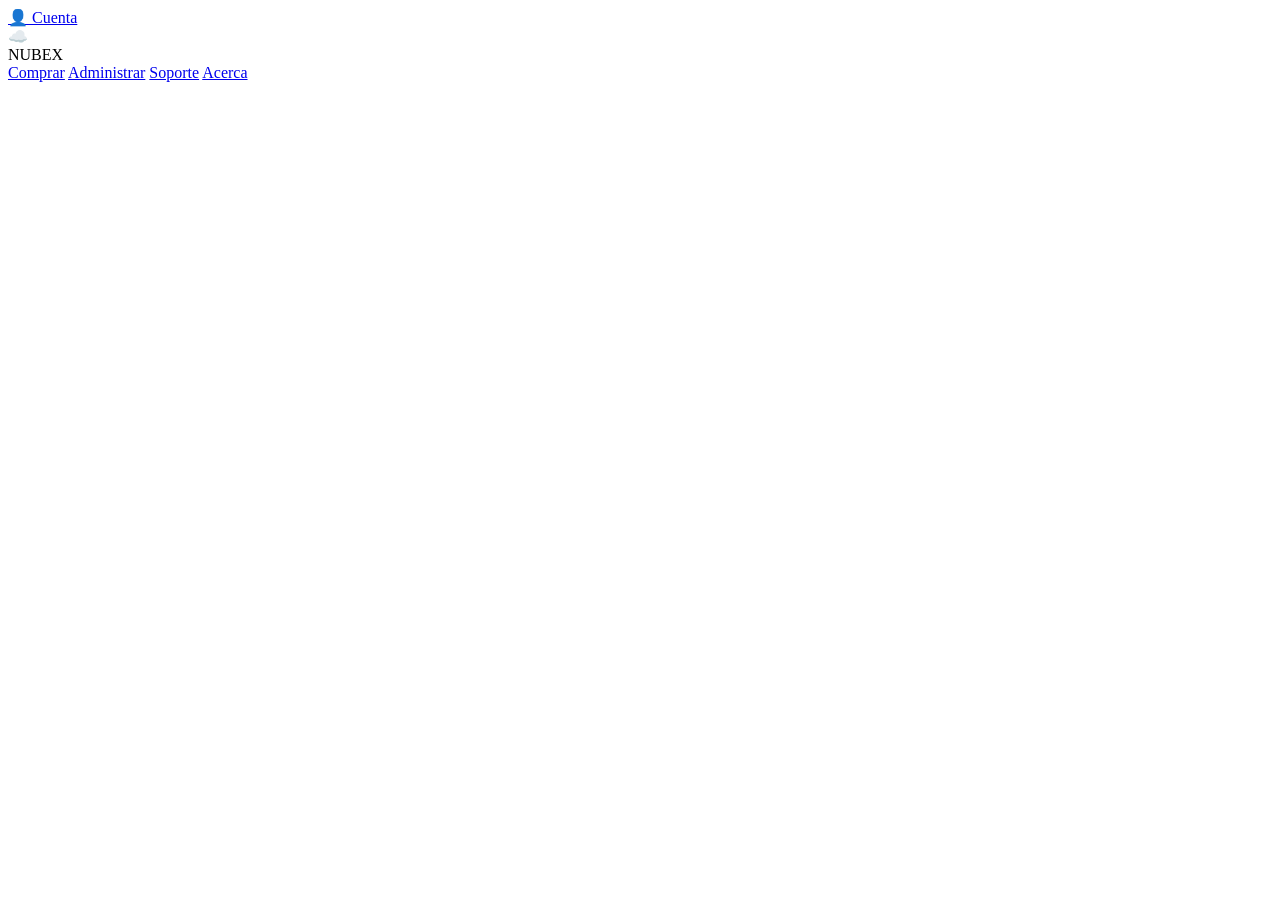
==== index.html @ 45a56618 "Add initial HTML structure for NUBEX page A" ====
<!DOCTYPE html>
<html lang="es">
<head>
  <meta charset="UTF-8">
  <title>NUBEX - Almacenamiento en la nube</title>
  <!-- Enlazamos la hoja de estilos compartida -->
  <link rel="stylesheet" href="estilos.css">
</head>
<body>

  <!-- Barra superior chica, solo con el icono de cuenta (como en el boceto) -->
  <div class="navbar">
    <div></div>
    <div></div>
    <a href="login.html" class="navbar-cuenta">
      <span class="icono-usuario">👤</span> Cuenta
    </a>
  </div>

  <!-- Contenido central: nube, titulo y botones -->
  <div class="inicio-contenedor">
    <div class="inicio-nube">☁️</div>
    <div class="inicio-titulo">NUBEX</div>

    <div class="inicio-botones">
      <a href="comprar.html" class="boton">Comprar</a>
      <a href="administrar.html" class="boton">Administrar</a>
      <a href="soporte.html" class="boton">Soporte</a>
      <a href="acerca.html" class="boton">Acerca</a>
    </div>
  </div>

  <!-- Enlazamos el archivo de logica compartido -->
  <script src="script.js"></script>
</body>
</html>
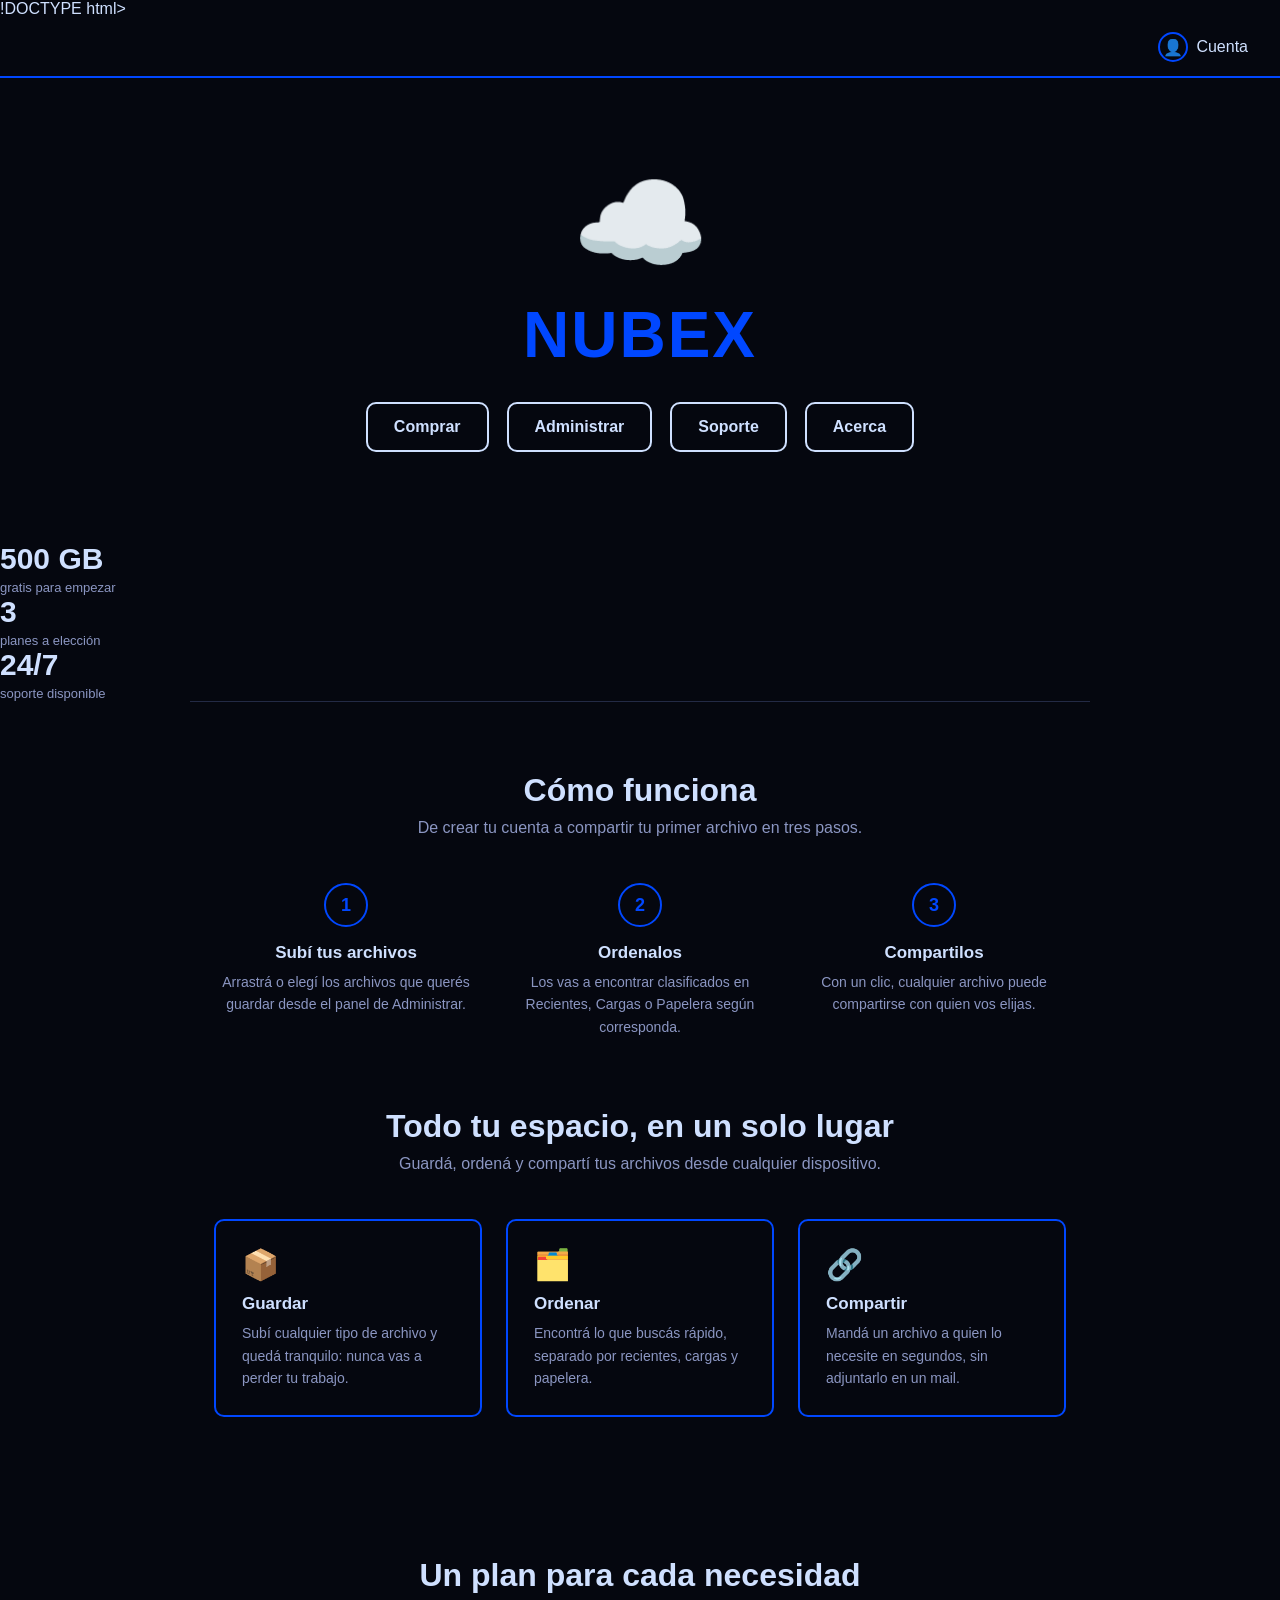
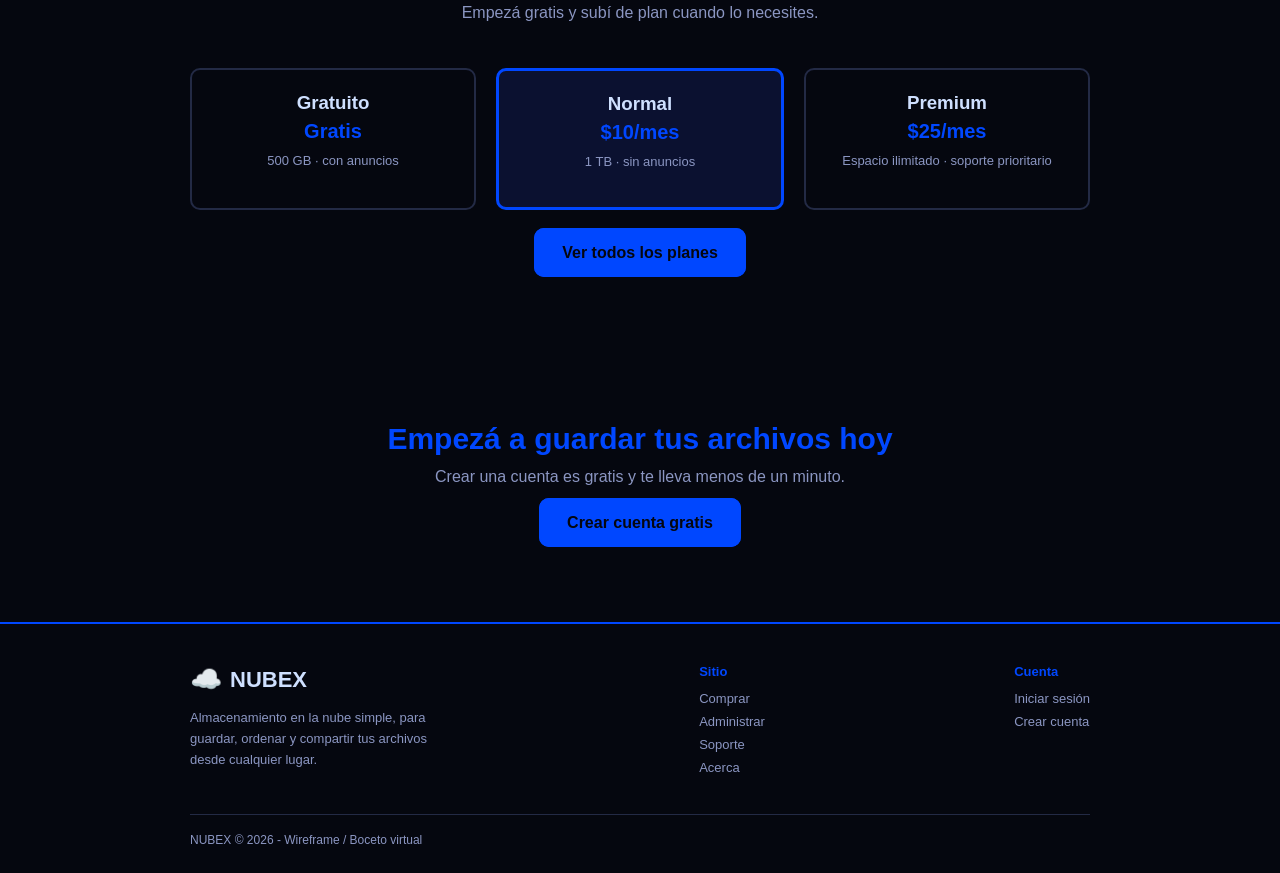
==== commit e430d74f: "Transform index.html into a complete landing page Converted index.html from a blank screen to a comp" ====
--- a/index.html
+++ b/index.html
@@ -1,4 +1,23 @@
-<!DOCTYPE html>
+!DOCTYPE html>
+<!-- ==========================================================
+     ⭐ CAMBIOS NUEVOS EN ESTA PAGINA (index.html)
+     ==========================================================
+     Convertí index.html de una pantalla vacía (nube + título +
+     4 botones) en una landing page completa. Se agregaron estas
+     secciones nuevas, en este orden, todas con las clases nuevas
+     que están al principio de estilos.css:
+
+       1. Franja de confianza  -> 3 datos chicos debajo del hero
+       2. Cómo funciona        -> 3 pasos numerados (es una secuencia
+                                   real: subir -> ordenar -> compartir)
+       3. Beneficios           -> 3 tarjetas (mismo texto que acerca.html)
+       4. Planes               -> resumen de los 3 planes de comprar.html
+       5. Llamado a la acción  -> franja de cierre antes del pie
+       6. Pie de página        -> version mas completa, con columnas
+
+     No toqué el hero original (nube + título + botones), ni la
+     navbar, ni ninguna otra página del sitio, ni script.js.
+     ========================================================== -->
 <html lang="es">
 <head>
   <meta charset="UTF-8">
@@ -17,16 +36,144 @@
     </a>
   </div>
 
-  <!-- Contenido central: nube, titulo y botones -->
+  <!-- Contenido central: nube, titulo y botones (hero original, sin cambios) -->
   <div class="inicio-contenedor">
     <div class="inicio-nube">☁️</div>
     <div class="inicio-titulo">NUBEX</div>
 
     <div class="inicio-botones">
-      <a href="comprar.html" class="boton">Comprar</a>
+      <a href="comprar.html" class="boton boton-primario">Comprar</a>
       <a href="administrar.html" class="boton">Administrar</a>
       <a href="soporte.html" class="boton">Soporte</a>
       <a href="acerca.html" class="boton">Acerca</a>
+    </div>
+  </div>
+
+  <!-- ⭐ NUEVO: franja de confianza con datos chicos -->
+  <div class="franja-confianza">
+    <div class="dato">
+      <span class="dato-numero">500 GB</span>
+      <span class="dato-etiqueta">gratis para empezar</span>
+    </div>
+    <div class="dato">
+      <span class="dato-numero">3</span>
+      <span class="dato-etiqueta">planes a elección</span>
+    </div>
+    <div class="dato">
+      <span class="dato-numero">24/7</span>
+      <span class="dato-etiqueta">soporte disponible</span>
+    </div>
+  </div>
+
+  <!-- ⭐ NUEVO: como funciona, en 3 pasos -->
+  <div class="seccion-landing">
+    <div class="seccion-landing-titulo">
+      <h2>Cómo funciona</h2>
+      <p>De crear tu cuenta a compartir tu primer archivo en tres pasos.</p>
+    </div>
+    <div class="pasos-contenedor">
+      <div class="paso">
+        <div class="paso-numero">1</div>
+        <h3>Subí tus archivos</h3>
+        <p>Arrastrá o elegí los archivos que querés guardar desde el panel de Administrar.</p>
+      </div>
+      <div class="paso">
+        <div class="paso-numero">2</div>
+        <h3>Ordenalos</h3>
+        <p>Los vas a encontrar clasificados en Recientes, Cargas o Papelera según corresponda.</p>
+      </div>
+      <div class="paso">
+        <div class="paso-numero">3</div>
+        <h3>Compartilos</h3>
+        <p>Con un clic, cualquier archivo puede compartirse con quien vos elijas.</p>
+      </div>
+    </div>
+  </div>
+
+  <!-- ⭐ NUEVO: beneficios (mismo contenido que la pagina Acerca) -->
+  <div class="seccion-landing" style="border-top:none; padding-top:0;">
+    <div class="seccion-landing-titulo">
+      <h2>Todo tu espacio, en un solo lugar</h2>
+      <p>Guardá, ordená y compartí tus archivos desde cualquier dispositivo.</p>
+    </div>
+    <div class="beneficios-contenedor">
+      <div class="beneficio-tarjeta">
+        <div class="beneficio-icono">📦</div>
+        <h3>Guardar</h3>
+        <p>Subí cualquier tipo de archivo y quedá tranquilo: nunca vas a perder tu trabajo.</p>
+      </div>
+      <div class="beneficio-tarjeta">
+        <div class="beneficio-icono">🗂️</div>
+        <h3>Ordenar</h3>
+        <p>Encontrá lo que buscás rápido, separado por recientes, cargas y papelera.</p>
+      </div>
+      <div class="beneficio-tarjeta">
+        <div class="beneficio-icono">🔗</div>
+        <h3>Compartir</h3>
+        <p>Mandá un archivo a quien lo necesite en segundos, sin adjuntarlo en un mail.</p>
+      </div>
+    </div>
+  </div>
+
+  <!-- ⭐ NUEVO: franja resumen de planes -->
+  <div class="franja-planes">
+    <div class="seccion-landing-titulo">
+      <h2>Un plan para cada necesidad</h2>
+      <p>Empezá gratis y subí de plan cuando lo necesites.</p>
+    </div>
+    <div class="franja-planes-tarjetas">
+      <div class="plan-mini">
+        <h3>Gratuito</h3>
+        <div class="plan-mini-precio">Gratis</div>
+        <div class="plan-mini-detalle">500 GB · con anuncios</div>
+      </div>
+      <div class="plan-mini destacado">
+        <h3>Normal</h3>
+        <div class="plan-mini-precio">$10/mes</div>
+        <div class="plan-mini-detalle">1 TB · sin anuncios</div>
+      </div>
+      <div class="plan-mini">
+        <h3>Premium</h3>
+        <div class="plan-mini-precio">$25/mes</div>
+        <div class="plan-mini-detalle">Espacio ilimitado · soporte prioritario</div>
+      </div>
+    </div>
+    <div class="franja-planes-cta">
+      <a href="comprar.html" class="boton boton-primario">Ver todos los planes</a>
+    </div>
+  </div>
+
+  <!-- ⭐ NUEVO: llamado a la accion final -->
+  <div class="cta-final">
+    <h2>Empezá a guardar tus archivos hoy</h2>
+    <p>Crear una cuenta es gratis y te lleva menos de un minuto.</p>
+    <a href="registro.html" class="boton boton-primario">Crear cuenta gratis</a>
+  </div>
+
+  <!-- ⭐ NUEVO: pie de pagina con columnas -->
+  <div class="pie-pagina-landing">
+    <div class="pie-pagina-landing-columnas">
+      <div class="pie-pagina-landing-marca">
+        <a href="index.html" class="navbar-logo">
+          <span class="icono-nube">☁️</span> NUBEX
+        </a>
+        <p>Almacenamiento en la nube simple, para guardar, ordenar y compartir tus archivos desde cualquier lugar.</p>
+      </div>
+      <div class="pie-pagina-landing-links">
+        <h4>Sitio</h4>
+        <a href="comprar.html">Comprar</a>
+        <a href="administrar.html">Administrar</a>
+        <a href="soporte.html">Soporte</a>
+        <a href="acerca.html">Acerca</a>
+      </div>
+      <div class="pie-pagina-landing-links">
+        <h4>Cuenta</h4>
+        <a href="login.html">Iniciar sesión</a>
+        <a href="registro.html">Crear cuenta</a>
+      </div>
+    </div>
+    <div class="pie-pagina-landing-copy">
+      NUBEX © 2026 - Wireframe / Boceto virtual
     </div>
   </div>
 
--- a/estilos.css
+++ b/estilos.css
@@ -0,0 +1,930 @@
+* ==========================================================
+   ESTILOS.CSS - Hoja de estilos de NUBEX
+   ==========================================================
+   Esta es la UNICA hoja de estilos, la usan todas las paginas.
+   Arriba de todo estan las VARIABLES DE COLOR: si querés
+   cambiar el color de fondo, de los bordes o de los botones
+   de TODO el sitio, solo tenés que cambiar los valores aca. */
+
+/* ==========================================================
+   ⭐⭐⭐ CAMBIOS NUEVOS (todo el sitio en azul y negro, sin blanco)
+   ==========================================================
+   Antes solo algunas secciones (navbar, hero, franja de planes,
+   pie de página) tenían fondo oscuro; el resto del sitio seguía
+   siendo blanco (tarjetas, formularios, panel de Administrar).
+
+   Ahora --color-fondo (la variable que define el fondo general
+   de TODAS las páginas) pasó de blanco a el mismo negro-azulado
+   que ya usaban esas secciones, así que se propaga solo a todo
+   el sitio: portada, comprar, administrar, login, registro, pago,
+   soporte y acerca.
+
+   Además:
+   - --color-borde ahora es azul (antes era casi negro), así que
+     todos los bordes tipo "boceto" (botones, tarjetas de planes,
+     tarjetas de archivos, el formulario) quedaron en azul.
+   - Los textos grises (#666/#777/#999) se reemplazaron por
+     --color-texto-mutado, un celeste apagado que se lee bien
+     sobre el fondo oscuro.
+   - Los campos de formulario (input/textarea/select) ahora tienen
+     fondo oscuro explícito, porque si no el navegador los pinta
+     blancos por defecto.
+   - El texto del botón primario es negro (no blanco) sobre fondo
+     azul, para no salirse de la paleta.
+   - Los mensajes de éxito/error ya no tienen fondo claro: ahora
+     son oscuros con el borde y el texto en verde/rojo.
+   ========================================================== */
+
+/* ==========================================================
+   ⭐⭐ CAMBIOS NUEVOS (tema azul y negro para todo el sitio)
+   ==========================================================
+   Le di una paleta azul/negro mas llamativa a TODO el sitio
+   (no solo a index.html), porque todas las paginas comparten
+   este mismo archivo de estilos. Los cambios fueron:
+
+   1) Variables de color en :root:
+      - --color-acento pasó de un celeste suave (#2f80ed) a un
+        azul mas fuerte y saturado (#0047FF).
+      - Se agregaron --color-oscuro (#05070f, casi negro con
+        tinte azul) y --color-texto-claro (para texto legible
+        arriba de fondos oscuros).
+      Como el resto del sitio ya usaba estas variables en
+      bordes, botones y barras, el cambio se propaga solo a
+      todas las paginas.
+
+   2) Secciones puntuales que pasé a fondo oscuro (negro) con
+      detalles en azul, para que el contraste sea mas fuerte:
+      - .navbar (la barra de arriba, en TODAS las paginas)
+      - .inicio-contenedor (el "hero" de la portada)
+      - .franja-planes y .cta-final (en la landing)
+      - .pie-pagina-landing (el pie de página nuevo)
+
+   3) Los botones primarios (.boton-primario) ahora son azules
+      en vez de negros, para que resalten como llamado a la
+      accion en todo el sitio (comprar, pagar, crear cuenta, etc).
+
+   Cada cambio puntual está marcado en el lugar donde ocurre
+   con un comentario "⭐ AZUL/NEGRO".
+   ========================================================== */
+
+/* ==========================================================
+   ⭐ CAMBIOS NUEVOS (landing page de index.html)
+   ==========================================================
+   Todo lo que sigue en este bloque son clases NUEVAS que
+   agregué para convertir index.html en una landing page
+   completa (antes solo tenía la nube, el título y 4 botones).
+   Reutilizan las mismas variables de color y el mismo estilo
+   "boceto" (bordes finos, esquinas redondeadas) que ya tenía
+   el resto del sitio, no inventé una paleta nueva.
+
+   Secciones que se agregaron a index.html:
+   1) .franja-confianza      -> mini estadísticas debajo del hero
+   2) .seccion-landing       -> contenedor genérico con título + bajada
+   3) .pasos-contenedor      -> "Cómo funciona" en 3 pasos numerados
+   4) .beneficios-contenedor -> 3 tarjetas (Guardar / Ordenar / Compartir)
+   5) .franja-planes         -> resumen chico de los 3 planes + botón
+   6) .cta-final             -> franja de cierre con llamado a la acción
+   7) .pie-pagina-landing    -> pie de página con columnas de links
+   ========================================================== */
+
+.franja-confianza {
+  display: flex;
+  justify-content: center;
+  gap: 60px;
+  flex-wrap: wrap;
+  padding: 0 20px 60px 20px;
+  text-align: center;
+}
+
+.franja-confianza .dato {
+  display: flex;
+  flex-direction: column;
+}
+
+.franja-confianza .dato-numero {
+  font-size: 30px;
+  font-weight: 900;
+}
+
+.franja-confianza .dato-etiqueta {
+  font-size: 13px;
+  color: var(--color-texto-mutado);
+  margin-top: 4px;
+}
+
+.seccion-landing {
+  max-width: 900px;
+  margin: 0 auto;
+  padding: 70px 24px;
+  border-top: 1px solid var(--color-gris-linea);
+}
+
+.seccion-landing-titulo {
+  text-align: center;
+  margin-bottom: 46px;
+}
+
+.seccion-landing-titulo h2 {
+  font-size: 32px;
+  margin: 0 0 10px 0;
+}
+
+.seccion-landing-titulo p {
+  color: var(--color-texto-mutado);
+  margin: 0;
+}
+
+/* --- Cómo funciona: pasos numerados (es una secuencia real, 1-2-3) --- */
+.pasos-contenedor {
+  display: flex;
+  gap: 30px;
+  flex-wrap: wrap;
+  justify-content: center;
+}
+
+.paso {
+  flex: 1;
+  min-width: 220px;
+  text-align: center;
+}
+
+/* ⭐ AZUL/NEGRO: circulo de cada paso en azul llamativo */
+.paso-numero {
+  width: 44px;
+  height: 44px;
+  margin: 0 auto 16px auto;
+  border: var(--grosor-borde) solid var(--color-acento);
+  color: var(--color-acento);
+  border-radius: 50%;
+  display: flex;
+  align-items: center;
+  justify-content: center;
+  font-weight: bold;
+  font-size: 18px;
+}
+
+.paso h3 {
+  margin: 0 0 8px 0;
+  font-size: 17px;
+}
+
+.paso p {
+  color: var(--color-texto-mutado);
+  font-size: 14px;
+  line-height: 1.6;
+  margin: 0;
+}
+
+/* --- Beneficios: 3 tarjetas parejas --- */
+.beneficios-contenedor {
+  display: flex;
+  gap: 24px;
+  flex-wrap: wrap;
+  justify-content: center;
+}
+
+.beneficio-tarjeta {
+  flex: 1;
+  min-width: 230px;
+  border: var(--grosor-borde) solid var(--color-borde);
+  border-radius: var(--radio-borde);
+  padding: 26px;
+}
+
+.beneficio-tarjeta .beneficio-icono {
+  font-size: 30px;
+  margin-bottom: 12px;
+}
+
+.beneficio-tarjeta h3 {
+  margin: 0 0 8px 0;
+  font-size: 17px;
+}
+
+.beneficio-tarjeta p {
+  color: var(--color-texto-mutado);
+  font-size: 14px;
+  line-height: 1.6;
+  margin: 0;
+}
+
+/* --- Franja de planes: version resumida de comprar.html ---
+   ⭐ AZUL/NEGRO: fondo oscuro para que contraste con el resto */
+.franja-planes {
+  background-color: var(--color-oscuro);
+  color: var(--color-texto-claro);
+  padding: 70px 24px;
+}
+
+.franja-planes .seccion-landing-titulo p {
+  color: var(--color-texto-mutado);
+}
+
+.franja-planes-tarjetas {
+  max-width: 900px;
+  margin: 0 auto;
+  display: flex;
+  gap: 20px;
+  flex-wrap: wrap;
+  justify-content: center;
+}
+
+.plan-mini {
+  background-color: var(--color-oscuro);
+  flex: 1;
+  min-width: 220px;
+  border: var(--grosor-borde) solid var(--color-gris-linea);
+  border-radius: var(--radio-borde);
+  padding: 22px;
+  text-align: center;
+  color: var(--color-texto-claro);
+}
+
+.plan-mini.destacado {
+  border-color: var(--color-acento);
+  border-width: 3px;
+  background-color: #0b1130;
+}
+
+.plan-mini h3 {
+  margin: 0 0 6px 0;
+}
+
+.plan-mini .plan-mini-precio {
+  font-weight: bold;
+  font-size: 20px;
+  margin-bottom: 10px;
+  color: var(--color-acento); /* ⭐ AZUL/NEGRO */
+}
+
+.plan-mini .plan-mini-detalle {
+  color: var(--color-texto-mutado);
+  font-size: 13px;
+  margin-bottom: 16px;
+}
+
+.franja-planes-cta {
+  text-align: center;
+  margin-top: 34px;
+}
+
+/* --- Cierre con llamado a la accion ---
+   ⭐ AZUL/NEGRO: fondo negro, titulo en azul */
+.cta-final {
+  text-align: center;
+  padding: 90px 24px;
+  background-color: var(--color-oscuro);
+  color: var(--color-texto-claro);
+}
+
+.cta-final h2 {
+  font-size: 30px;
+  margin: 0 0 12px 0;
+  color: var(--color-acento);
+}
+
+.cta-final p {
+  color: var(--color-texto-mutado);
+  margin: 0 0 28px 0;
+}
+
+/* --- Pie de pagina de la landing (mas completo que .pie-pagina) ---
+   ⭐ AZUL/NEGRO: pie de pagina oscuro, en linea con navbar y hero */
+.pie-pagina-landing {
+  background-color: var(--color-oscuro);
+  color: var(--color-texto-claro);
+  border-top: 2px solid var(--color-acento);
+  padding: 40px 32px 26px 32px;
+}
+
+.pie-pagina-landing .navbar-logo {
+  color: var(--color-texto-claro);
+}
+
+.pie-pagina-landing-columnas {
+  max-width: 900px;
+  margin: 0 auto;
+  display: flex;
+  gap: 40px;
+  flex-wrap: wrap;
+  justify-content: space-between;
+}
+
+.pie-pagina-landing-marca {
+  max-width: 260px;
+}
+
+.pie-pagina-landing-marca .navbar-logo {
+  margin-bottom: 10px;
+}
+
+.pie-pagina-landing-marca p {
+  color: var(--color-texto-mutado);
+  font-size: 13px;
+  line-height: 1.6;
+}
+
+.pie-pagina-landing-links h4 {
+  font-size: 13px;
+  margin: 0 0 12px 0;
+  color: var(--color-acento);
+}
+
+.pie-pagina-landing-links a {
+  display: block;
+  font-size: 13px;
+  color: var(--color-texto-mutado);
+  margin-bottom: 8px;
+}
+
+.pie-pagina-landing-links a:hover {
+  color: var(--color-acento);
+}
+
+.pie-pagina-landing-copy {
+  max-width: 900px;
+  margin: 30px auto 0 auto;
+  padding-top: 18px;
+  border-top: 1px solid var(--color-gris-linea);
+  font-size: 12px;
+  color: var(--color-texto-mutado);
+}
+
+@media (max-width: 700px) {
+  .pasos-contenedor,
+  .beneficios-contenedor {
+    flex-direction: column;
+  }
+}
+/* ================== FIN DE CAMBIOS NUEVOS ================== */
+
+:root {
+  /* --- Paleta de colores (variables CSS) ---
+     ⭐⭐ AZUL/NEGRO TOTAL: ahora TODO el sitio usa esta misma paleta
+     de azul y negro. --color-fondo ya no es blanco, es el mismo
+     negro-azulado que antes solo usaban la navbar y el hero, asi
+     que se propaga automáticamente a cada página y cada componente
+     que use estas variables. */
+  --color-fondo: #05070f;          /* Fondo general de las paginas (antes blanco) */
+  --color-texto: #cfe0ff;          /* Texto principal, celeste claro (antes casi negro) */
+  --color-borde: var(--color-acento); /* Bordes tipo "boceto", ahora en azul (antes negro) */
+  --color-gris-suave: #0b0e1c;     /* Panel/franja un poco mas clara que el fondo, sigue siendo oscura */
+  --color-gris-linea: #232a45;     /* Lineas divisorias, azul oscuro visible sobre el fondo negro */
+  --color-acento: #0047ff;         /* Azul fuerte y llamativo */
+  --color-texto-mutado: #8b96c2;   /* Texto secundario/gris claro con tinte azul (reemplaza los grises #666/#777/#999) */
+  --color-exito: #2ecc71;          /* Verde para mensajes de exito (aclarado para verse sobre fondo oscuro) */
+  --color-error: #ff5c4d;          /* Rojo para mensajes de error (aclarado para verse sobre fondo oscuro) */
+
+  /* Fondo oscuro y texto claro reutilizados en secciones puntuales
+     (ahora son iguales al fondo general, pero se dejan las
+     variables para no romper nada que las referencie) */
+  --color-oscuro: #05070f;
+  --color-texto-claro: #cfe0ff;
+
+  /* --- Tipografia --- */
+  --fuente-principal: 'Segoe UI', Arial, sans-serif;
+
+  /* --- Bordes y espaciados reutilizables --- */
+  --radio-borde: 10px;
+  --grosor-borde: 2px;
+}
+
+/* Reset simple: hace que padding y border no sumen al tamaño total */
+* {
+  box-sizing: border-box;
+}
+
+body {
+  margin: 0;
+  font-family: var(--fuente-principal);
+  background-color: var(--color-fondo);
+  color: var(--color-texto);
+}
+
+a {
+  color: inherit;
+  text-decoration: none;
+}
+
+/* ==========================================================
+   BARRA DE NAVEGACION SUPERIOR (se repite en varias paginas)
+   ========================================================== */
+/* ⭐ AZUL/NEGRO: la navbar ahora es de fondo negro-azulado en TODAS
+   las paginas, con el texto en claro y el link activo en azul */
+.navbar {
+  display: flex;
+  align-items: center;
+  justify-content: space-between;
+  padding: 14px 32px;
+  background-color: var(--color-oscuro);
+  color: var(--color-texto-claro);
+  border-bottom: var(--grosor-borde) solid var(--color-acento);
+}
+
+.navbar-logo {
+  display: flex;
+  align-items: center;
+  gap: 8px;
+  font-size: 22px;
+  font-weight: bold;
+  color: var(--color-texto-claro);
+}
+
+.navbar-logo .icono-nube {
+  font-size: 26px;
+}
+
+.navbar-links {
+  display: flex;
+  gap: 32px;
+  font-size: 16px;
+}
+
+.navbar-links a {
+  color: var(--color-texto-claro);
+  opacity: 0.75;
+}
+
+.navbar-links a:hover {
+  opacity: 1;
+}
+
+.navbar-links a.activo {
+  font-weight: bold;
+  text-decoration: underline;
+  text-decoration-color: var(--color-acento);
+  color: var(--color-acento);
+  opacity: 1;
+}
+
+.navbar-cuenta {
+  display: flex;
+  align-items: center;
+  gap: 8px;
+  font-size: 16px;
+  color: var(--color-texto-claro);
+}
+
+.navbar-cuenta .icono-usuario {
+  border: var(--grosor-borde) solid var(--color-acento);
+  color: var(--color-acento);
+  border-radius: 50%;
+  width: 30px;
+  height: 30px;
+  display: flex;
+  align-items: center;
+  justify-content: center;
+}
+
+/* ==========================================================
+   PAGINA DE INICIO (index.html)
+   ========================================================== */
+/* ⭐ AZUL/NEGRO: hero de la portada con fondo negro-azulado */
+.inicio-contenedor {
+  display: flex;
+  flex-direction: column;
+  align-items: center;
+  justify-content: center;
+  text-align: center;
+  padding: 90px 20px;
+  background-color: var(--color-oscuro);
+  color: var(--color-texto-claro);
+}
+
+.inicio-contenedor .boton {
+  background-color: transparent;
+  color: var(--color-texto-claro);
+  border-color: var(--color-texto-claro);
+}
+
+.inicio-contenedor .boton:hover {
+  background-color: rgba(242, 244, 255, 0.1);
+}
+
+.inicio-nube {
+  font-size: 110px;
+  line-height: 1;
+  margin-bottom: 10px;
+}
+
+.inicio-titulo {
+  font-size: 64px;
+  font-weight: 900;
+  letter-spacing: 2px;
+  margin: 10px 0 30px 0;
+  color: var(--color-acento); /* ⭐ AZUL/NEGRO: titulo en azul sobre el fondo oscuro */
+}
+
+.inicio-botones {
+  display: flex;
+  gap: 18px;
+  flex-wrap: wrap;
+  justify-content: center;
+}
+
+/* ==========================================================
+   BOTONES Y TARJETAS (estilo "boceto": bordes redondeados finos)
+   ========================================================== */
+.boton {
+  border: var(--grosor-borde) solid var(--color-borde);
+  border-radius: var(--radio-borde);
+  background-color: var(--color-fondo);
+  color: var(--color-texto);
+  padding: 14px 26px;
+  font-size: 16px;
+  font-weight: bold;
+  cursor: pointer;
+  font-family: var(--fuente-principal);
+}
+
+.boton:hover {
+  background-color: var(--color-gris-suave);
+}
+
+/* ⭐ AZUL/NEGRO: los botones primarios ahora son azules en todo el sitio
+   (antes eran negros), para que destaquen como llamado a la accion.
+   El texto es negro (no blanco) para no salirse de la paleta azul/negro. */
+.boton-primario {
+  background-color: var(--color-acento);
+  color: var(--color-oscuro);
+  border-color: var(--color-acento);
+  font-weight: 900;
+}
+
+.boton-primario:hover {
+  opacity: 0.85;
+}
+
+.boton-chico {
+  padding: 8px 14px;
+  font-size: 13px;
+  border-radius: 6px;
+}
+
+/* ==========================================================
+   PAGINA "COMPRAR" - tarjetas de planes
+   ========================================================== */
+.planes-contenedor {
+  display: flex;
+  gap: 24px;
+  justify-content: center;
+  flex-wrap: wrap;
+  padding: 50px 30px;
+}
+
+.plan-tarjeta {
+  border: var(--grosor-borde) solid var(--color-borde);
+  border-radius: var(--radio-borde);
+  width: 280px;
+  padding: 26px;
+  display: flex;
+  flex-direction: column;
+}
+
+.plan-tarjeta h2 {
+  text-align: center;
+  margin-top: 0;
+}
+
+.plan-tarjeta hr {
+  border: none;
+  border-top: 1px solid var(--color-gris-linea);
+  margin: 10px 0 16px 0;
+}
+
+.plan-tarjeta ul {
+  list-style: none;
+  padding: 0;
+  margin: 0 0 30px 0;
+  flex-grow: 1;
+}
+
+.plan-tarjeta li {
+  margin-bottom: 12px;
+  padding-left: 16px;
+  position: relative;
+}
+
+.plan-tarjeta li::before {
+  content: "○";
+  position: absolute;
+  left: 0;
+}
+
+.plan-precio {
+  text-align: center;
+  font-weight: bold;
+  font-size: 18px;
+  border-top: 1px solid var(--color-gris-linea);
+  padding-top: 16px;
+}
+
+.plan-tarjeta.seleccionado {
+  border-color: var(--color-acento);
+  border-width: 3px;
+}
+
+.pie-pagina {
+  text-align: left;
+  padding: 10px 30px;
+  border-top: 1px solid var(--color-gris-linea);
+  font-size: 13px;
+  color: var(--color-texto-mutado);
+}
+
+/* ==========================================================
+   PAGINA "ADMINISTRAR" - panel de archivos
+   ========================================================== */
+.layout-admin {
+  display: flex;
+}
+
+.menu-lateral {
+  width: 250px;
+  border-right: var(--grosor-borde) solid var(--color-gris-linea);
+  padding: 20px 0;
+  min-height: 80vh;
+}
+
+.menu-lateral-titulo {
+  display: flex;
+  align-items: center;
+  gap: 10px;
+  padding: 0 20px 20px 20px;
+  font-weight: bold;
+  font-size: 17px;
+}
+
+.menu-item {
+  display: flex;
+  align-items: center;
+  gap: 12px;
+  padding: 12px 20px;
+  cursor: pointer;
+  font-size: 15px;
+}
+
+.menu-item .punto {
+  width: 10px;
+  height: 10px;
+  border: var(--grosor-borde) solid var(--color-borde);
+  border-radius: 50%;
+  flex-shrink: 0;
+}
+
+/* ⭐ AZUL/NEGRO: item activo del menu lateral en azul */
+.menu-item.activo {
+  border: var(--grosor-borde) solid var(--color-acento);
+  border-radius: 20px;
+  margin: 0 10px;
+  font-weight: bold;
+  color: var(--color-acento);
+}
+
+.menu-item.activo .punto {
+  background-color: var(--color-acento);
+  border-color: var(--color-acento);
+}
+
+.contenido-admin {
+  flex-grow: 1;
+  padding: 30px 40px;
+}
+
+.contenido-admin h1 {
+  border-bottom: 1px solid var(--color-gris-linea);
+  padding-bottom: 16px;
+}
+
+.zona-subida {
+  border: 2px dashed var(--color-gris-linea);
+  border-radius: var(--radio-borde);
+  padding: 24px;
+  text-align: center;
+  margin-bottom: 24px;
+  color: var(--color-texto-mutado);
+}
+
+.fila-archivos {
+  display: flex;
+  flex-wrap: wrap;
+  gap: 24px;
+}
+
+.archivo-tarjeta {
+  width: 150px;
+  border: var(--grosor-borde) solid var(--color-borde);
+  border-radius: var(--radio-borde);
+  padding: 14px;
+  text-align: center;
+  position: relative;
+}
+
+.archivo-tarjeta .archivo-icono {
+  font-size: 40px;
+  margin-bottom: 6px;
+}
+
+.archivo-tarjeta .archivo-tipo {
+  font-weight: bold;
+}
+
+.archivo-tarjeta .archivo-nombre {
+  font-size: 12px;
+  border-top: 1px solid var(--color-gris-linea);
+  margin-top: 10px;
+  padding-top: 6px;
+  overflow: hidden;
+  text-overflow: ellipsis;
+  white-space: nowrap;
+}
+
+.archivo-acciones {
+  display: flex;
+  justify-content: center;
+  gap: 6px;
+  margin-top: 8px;
+}
+
+.barra-espacio-contenedor {
+  background-color: var(--color-gris-suave);
+  border: 1px solid var(--color-gris-linea);
+  border-radius: 20px;
+  height: 18px;
+  width: 100%;
+  max-width: 400px;
+  overflow: hidden;
+  margin: 10px 0;
+}
+
+.barra-espacio-relleno {
+  background-color: var(--color-acento);
+  height: 100%;
+}
+
+/* ==========================================================
+   FORMULARIOS (login, registro, pago, soporte)
+   ========================================================== */
+.formulario-contenedor {
+  max-width: 420px;
+  margin: 50px auto;
+  padding: 30px;
+  background-color: var(--color-gris-suave); /* ⭐ AZUL/NEGRO: panel un poco mas claro que el fondo */
+  border: var(--grosor-borde) solid var(--color-borde);
+  border-radius: var(--radio-borde);
+}
+
+.formulario-contenedor h1 {
+  text-align: center;
+  margin-top: 0;
+}
+
+.campo-formulario {
+  margin-bottom: 16px;
+}
+
+.campo-formulario label {
+  display: block;
+  font-size: 14px;
+  font-weight: bold;
+  margin-bottom: 6px;
+}
+
+.campo-formulario input,
+.campo-formulario textarea,
+.campo-formulario select {
+  width: 100%;
+  padding: 10px;
+  background-color: var(--color-fondo); /* ⭐ AZUL/NEGRO: sin esto, el navegador pinta el campo blanco */
+  color: var(--color-texto);
+  border: 1px solid var(--color-gris-linea);
+  border-radius: 6px;
+  font-family: var(--fuente-principal);
+  font-size: 14px;
+}
+
+.campo-formulario input:focus,
+.campo-formulario textarea:focus,
+.campo-formulario select:focus {
+  outline: none;
+  border-color: var(--color-acento);
+}
+
+/* ==========================================================
+   AVISOS DE CAMPOS INVALIDOS (reemplazan el globito nativo
+   del navegador por algo con la estetica del sitio)
+   ========================================================== */
+.campo-formulario input.campo-invalido,
+.campo-formulario textarea.campo-invalido,
+.campo-formulario select.campo-invalido {
+  border-color: var(--color-error);
+}
+
+.campo-formulario input.campo-invalido:focus,
+.campo-formulario textarea.campo-invalido:focus,
+.campo-formulario select.campo-invalido:focus {
+  border-color: var(--color-error);
+}
+
+/* Apagamos el resaltado rojo que pone Chrome/Firefox por defecto
+   en los campos marcados como "required" o con "pattern" */
+.campo-formulario input:invalid,
+.campo-formulario textarea:invalid,
+.campo-formulario select:invalid {
+  box-shadow: none;
+}
+
+.error-campo {
+  color: var(--color-error);
+  font-size: 12px;
+  margin-top: 6px;
+}
+
+.formulario-contenedor .boton {
+  width: 100%;
+  margin-top: 10px;
+}
+
+.mensaje {
+  padding: 10px 14px;
+  border-radius: 6px;
+  font-size: 14px;
+  margin-bottom: 16px;
+  display: none; /* JS lo muestra cuando hace falta */
+}
+
+.mensaje.mostrar {
+  display: block;
+}
+
+.mensaje.exito {
+  background-color: #0d2a1a; /* ⭐ AZUL/NEGRO: fondo oscuro en vez del verde claro */
+  color: var(--color-exito);
+  border: 1px solid var(--color-exito);
+}
+
+.mensaje.error {
+  background-color: #2a0f0d; /* ⭐ AZUL/NEGRO: fondo oscuro en vez del rojo claro */
+  color: var(--color-error);
+  border: 1px solid var(--color-error);
+}
+
+.enlace-secundario {
+  text-align: center;
+  margin-top: 14px;
+  font-size: 14px;
+}
+
+.enlace-secundario a {
+  font-weight: bold;
+  text-decoration: underline;
+  color: var(--color-acento); /* ⭐ AZUL/NEGRO */
+}
+
+/* Fila con dos campos lado a lado (usado en pago.html) */
+.fila-doble {
+  display: flex;
+  gap: 12px;
+}
+
+.fila-doble .campo-formulario {
+  flex: 1;
+}
+
+/* ==========================================================
+   PAGINA "ACERCA"
+   ========================================================== */
+.acerca-contenedor {
+  max-width: 700px;
+  margin: 50px auto;
+  padding: 0 20px;
+  line-height: 1.7;
+}
+
+/* ==========================================================
+   RESPONSIVE: pantallas chicas (celulares)
+   ========================================================== */
+@media (max-width: 700px) {
+  .navbar {
+    flex-wrap: wrap;
+    gap: 10px;
+  }
+  .navbar-links {
+    gap: 16px;
+    order: 3;
+    width: 100%;
+    justify-content: center;
+  }
+  .layout-admin {
+    flex-direction: column;
+  }
+  .menu-lateral {
+    width: 100%;
+    min-height: auto;
+    border-right: none;
+    border-bottom: var(--grosor-borde) solid var(--color-gris-linea);
+  }
+  .inicio-titulo {
+    font-size: 40px;
+  }
+}
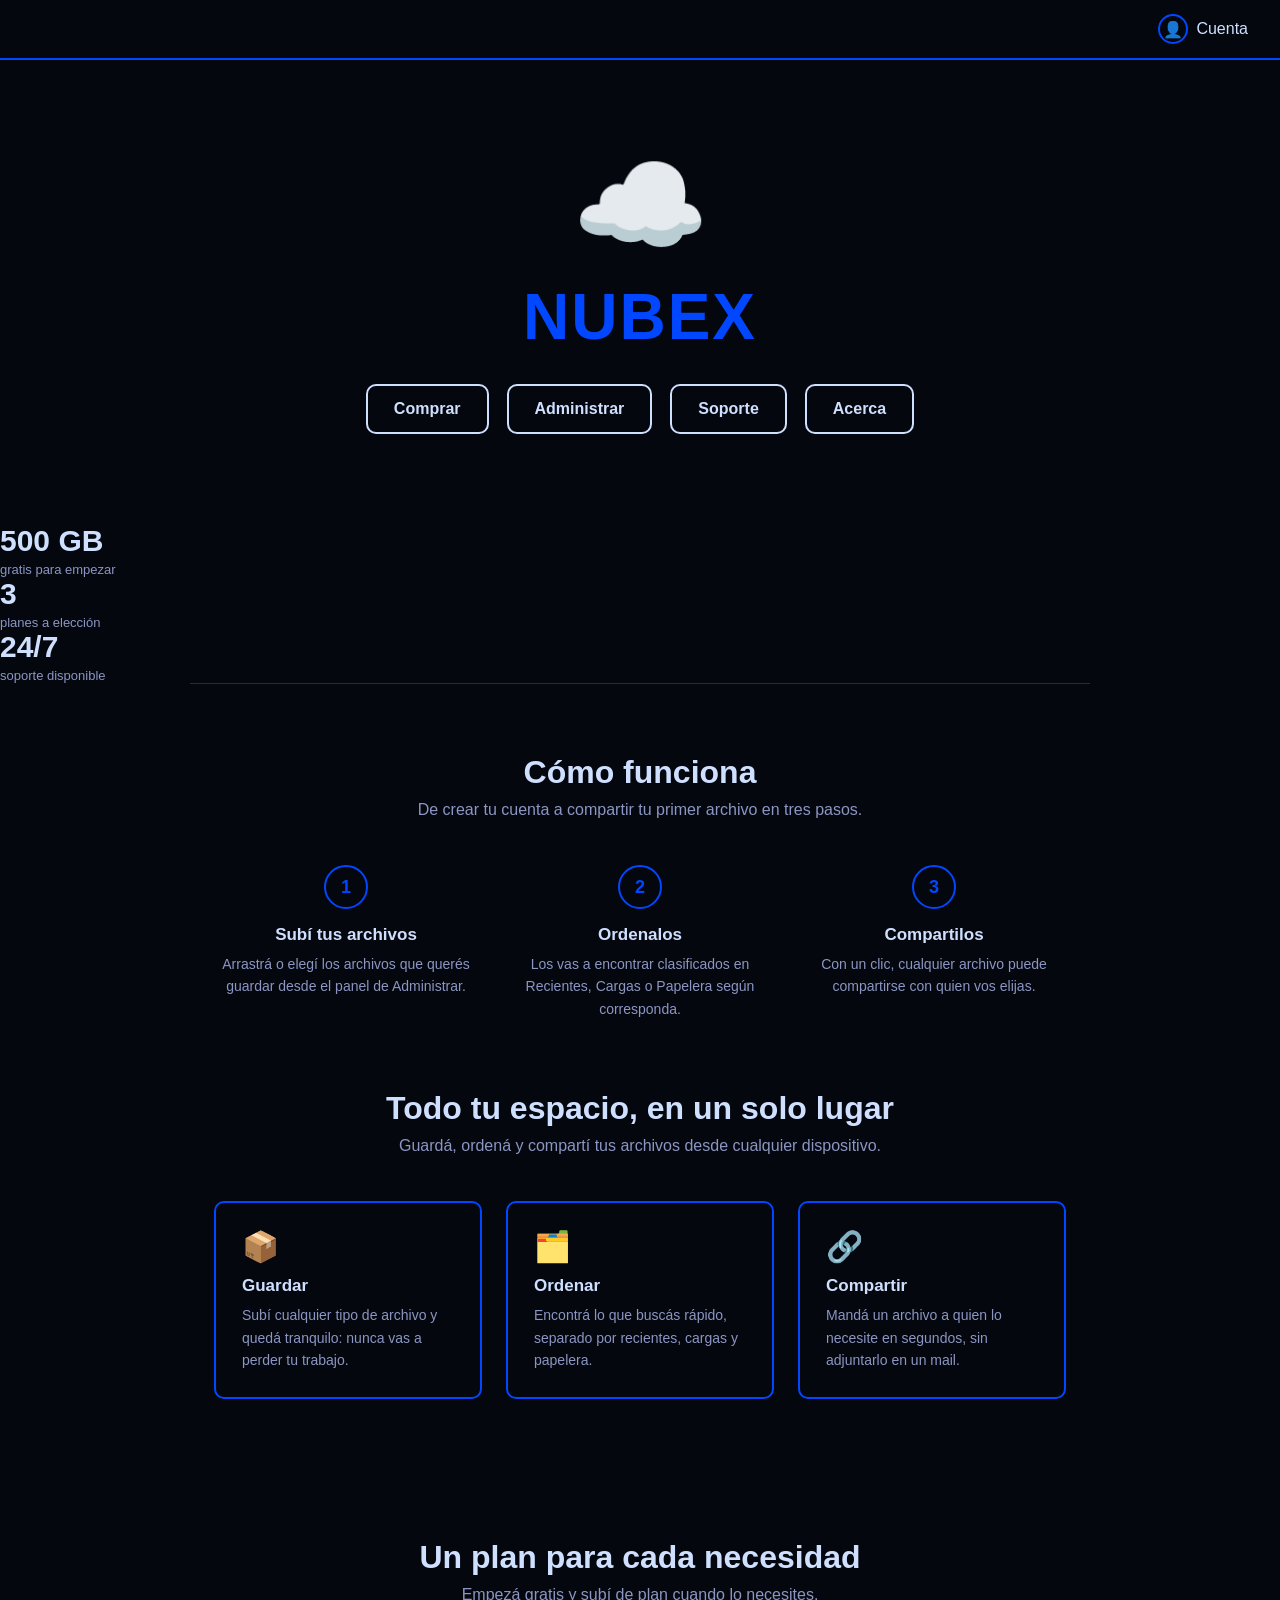
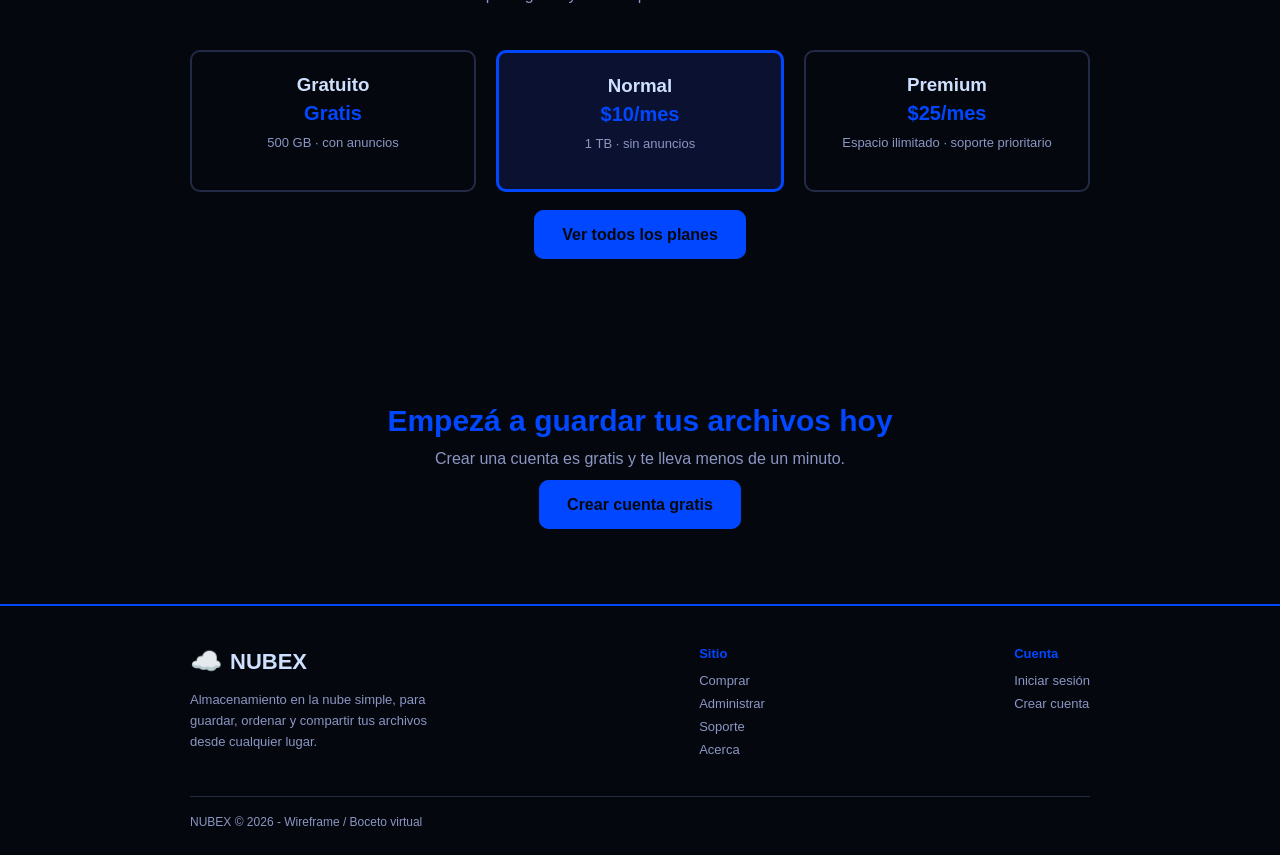
==== commit 14a154bb: "Correct DOCTYPE in index.html Fixed DOCTYPE declaration in index.html" ====
--- a/index.html
+++ b/index.html
@@ -1,4 +1,4 @@
-!DOCTYPE html>
+<!DOCTYPE html>
 <!-- ==========================================================
      ⭐ CAMBIOS NUEVOS EN ESTA PAGINA (index.html)
      ==========================================================
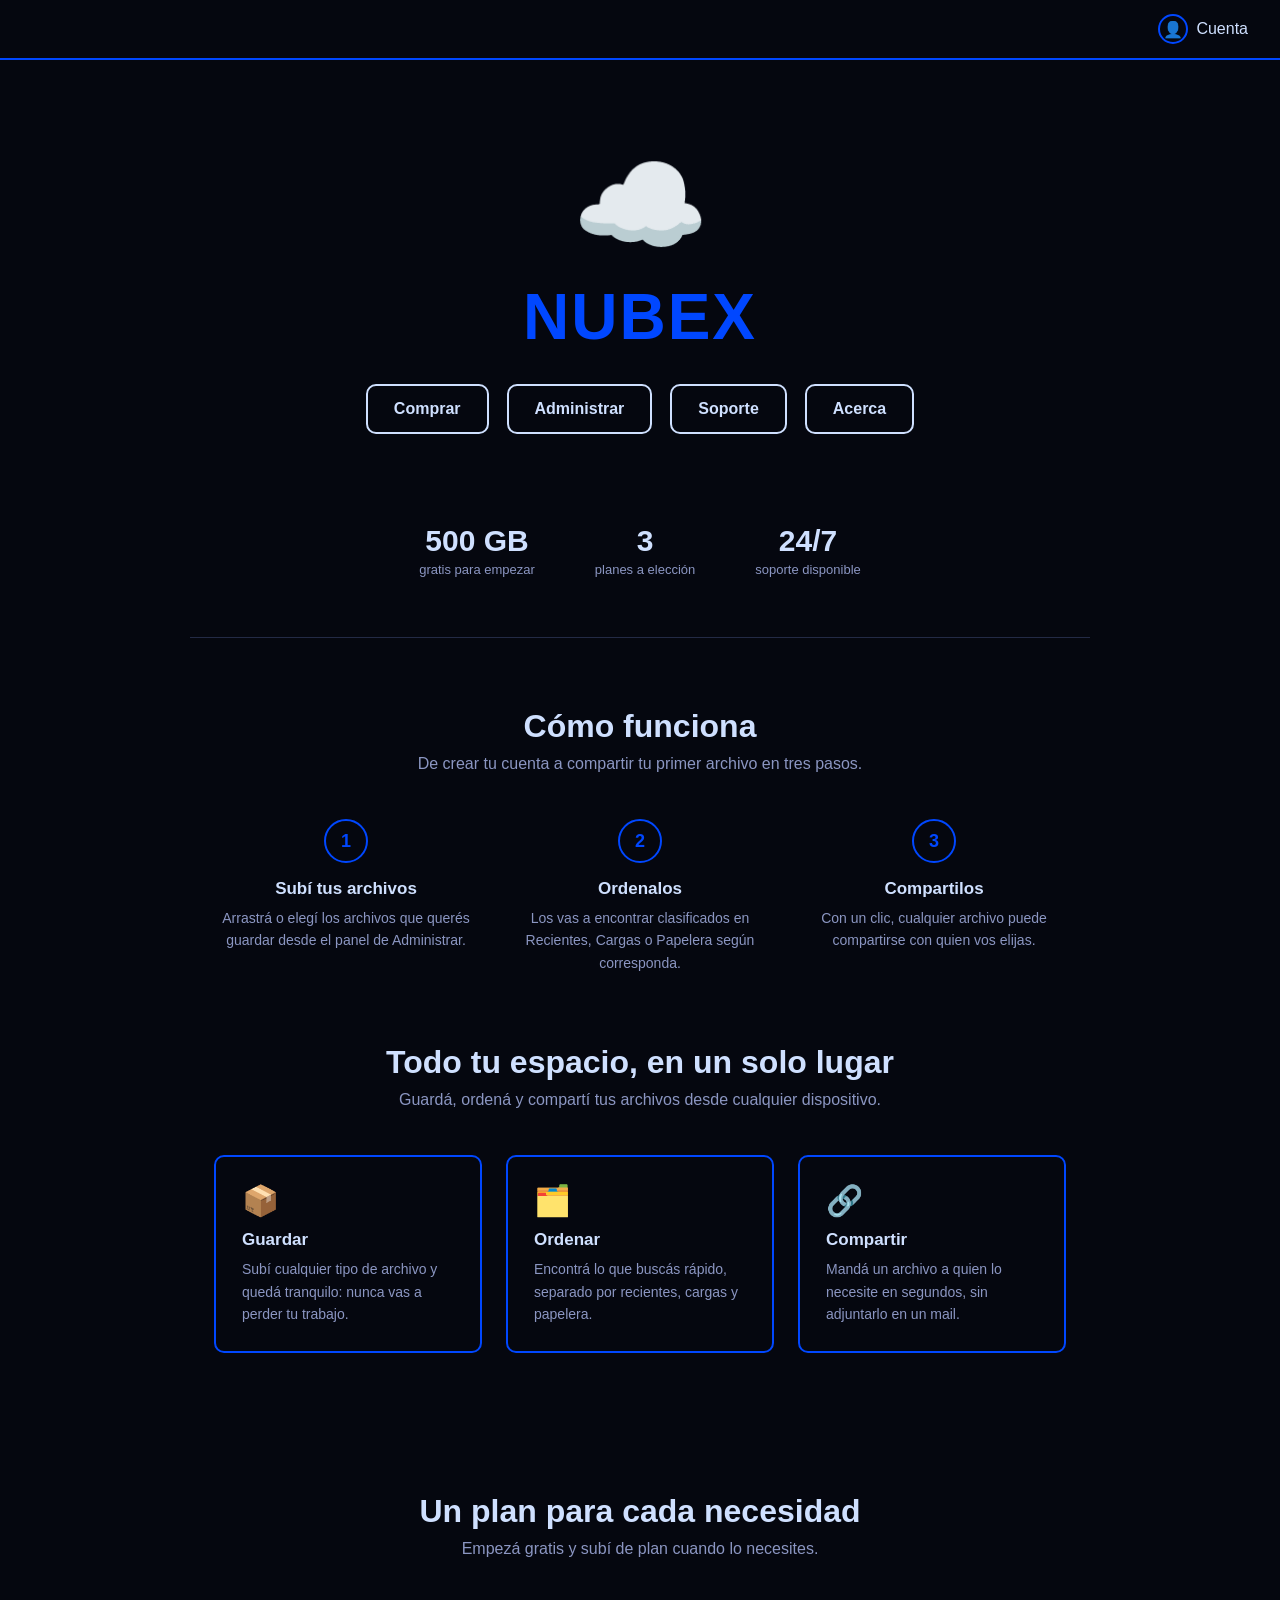
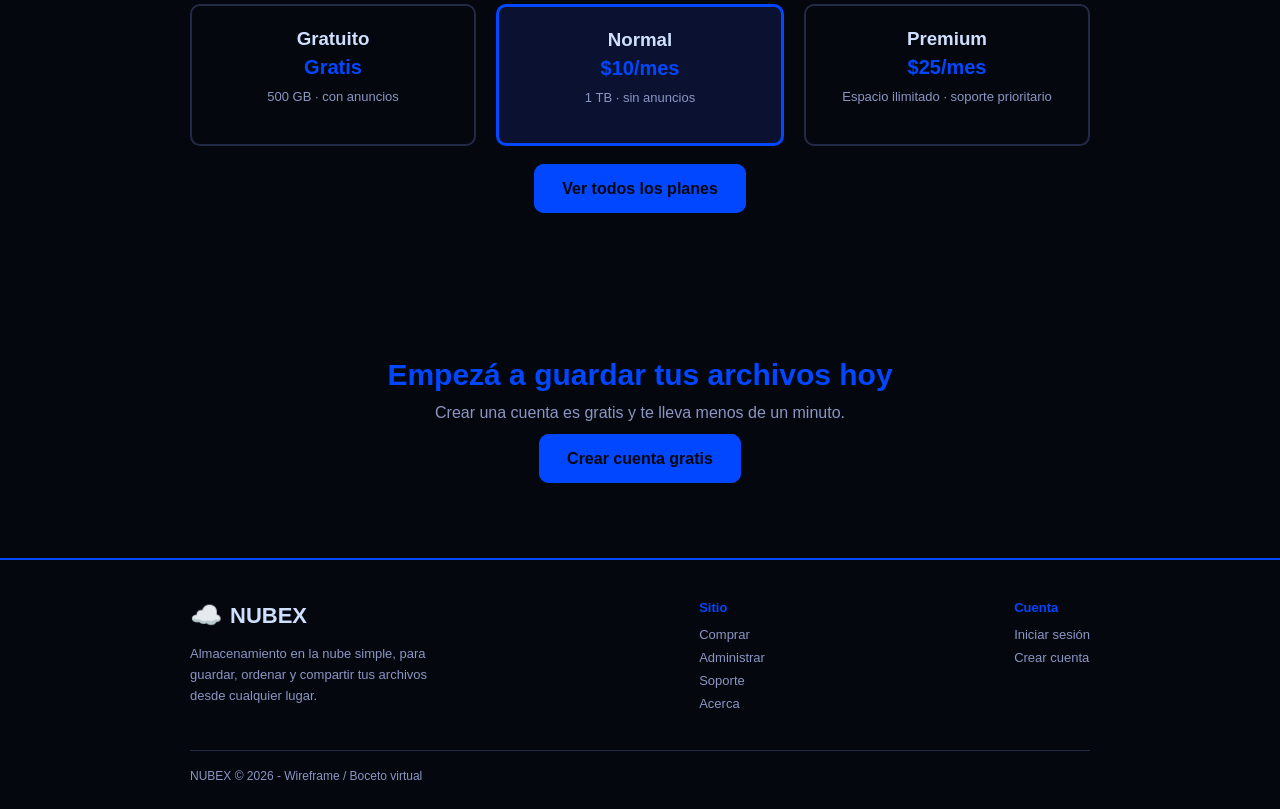
==== commit 3ca95c42: "relacionamos porque somos cracks link a los nuevos js" ====
--- a/index.html
+++ b/index.html
@@ -178,6 +178,7 @@
   </div>
 
   <!-- Enlazamos el archivo de logica compartido -->
-  <script src="script.js"></script>
+  <script src="comun.js"></script>
+  <script src="index.js"></script>
 </body>
 </html>
--- a/estilos.css
+++ b/estilos.css
@@ -1,4 +1,4 @@
-* ==========================================================
+/* ==========================================================
    ESTILOS.CSS - Hoja de estilos de NUBEX
    ==========================================================
    Esta es la UNICA hoja de estilos, la usan todas las paginas.
@@ -90,8 +90,11 @@
 .franja-confianza {
   display: flex;
   justify-content: center;
+  align-items: center;   /* centra verticalmente los items entre sí */
   gap: 60px;
   flex-wrap: wrap;
+  width: 100%;
+  margin: 0 auto;
   padding: 0 20px 60px 20px;
   text-align: center;
 }
@@ -99,6 +102,7 @@
 .franja-confianza .dato {
   display: flex;
   flex-direction: column;
+  align-items: center;   /* centra número y etiqueta dentro de cada dato */
 }
 
 .franja-confianza .dato-numero {
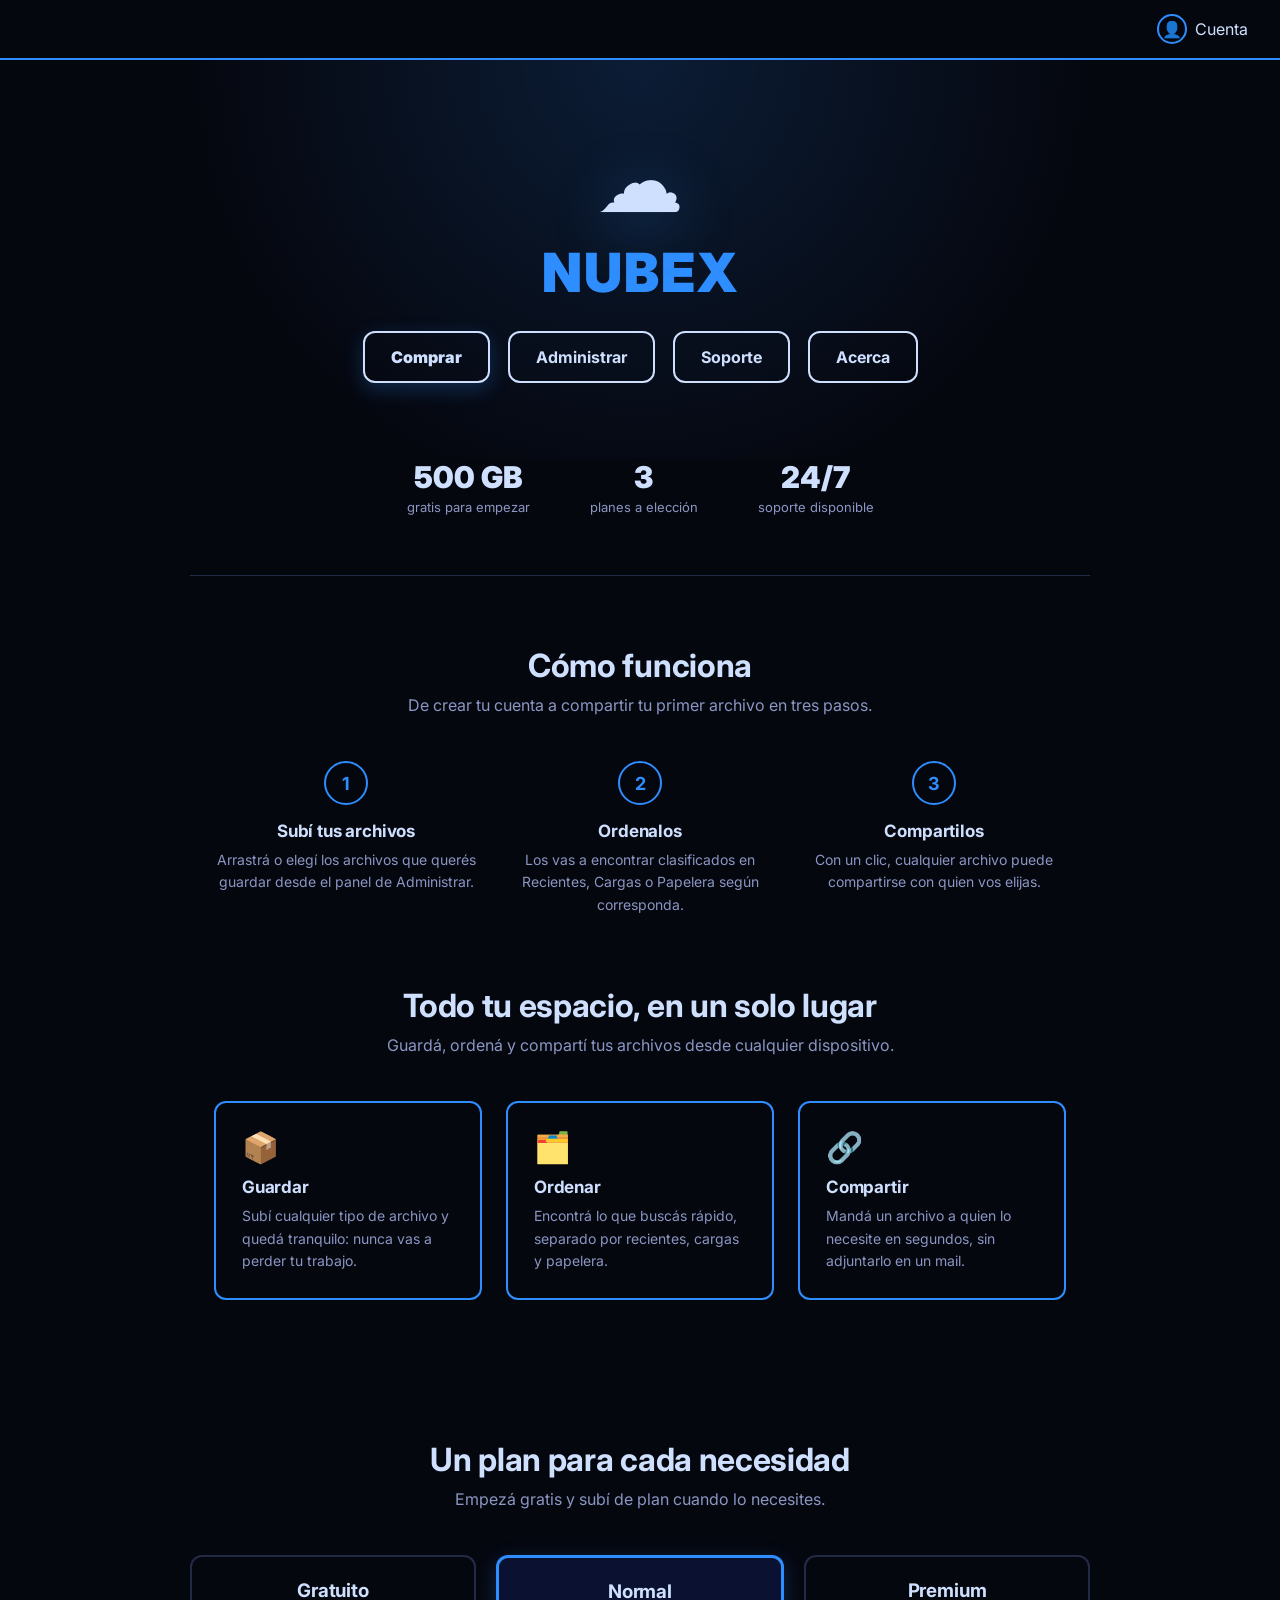
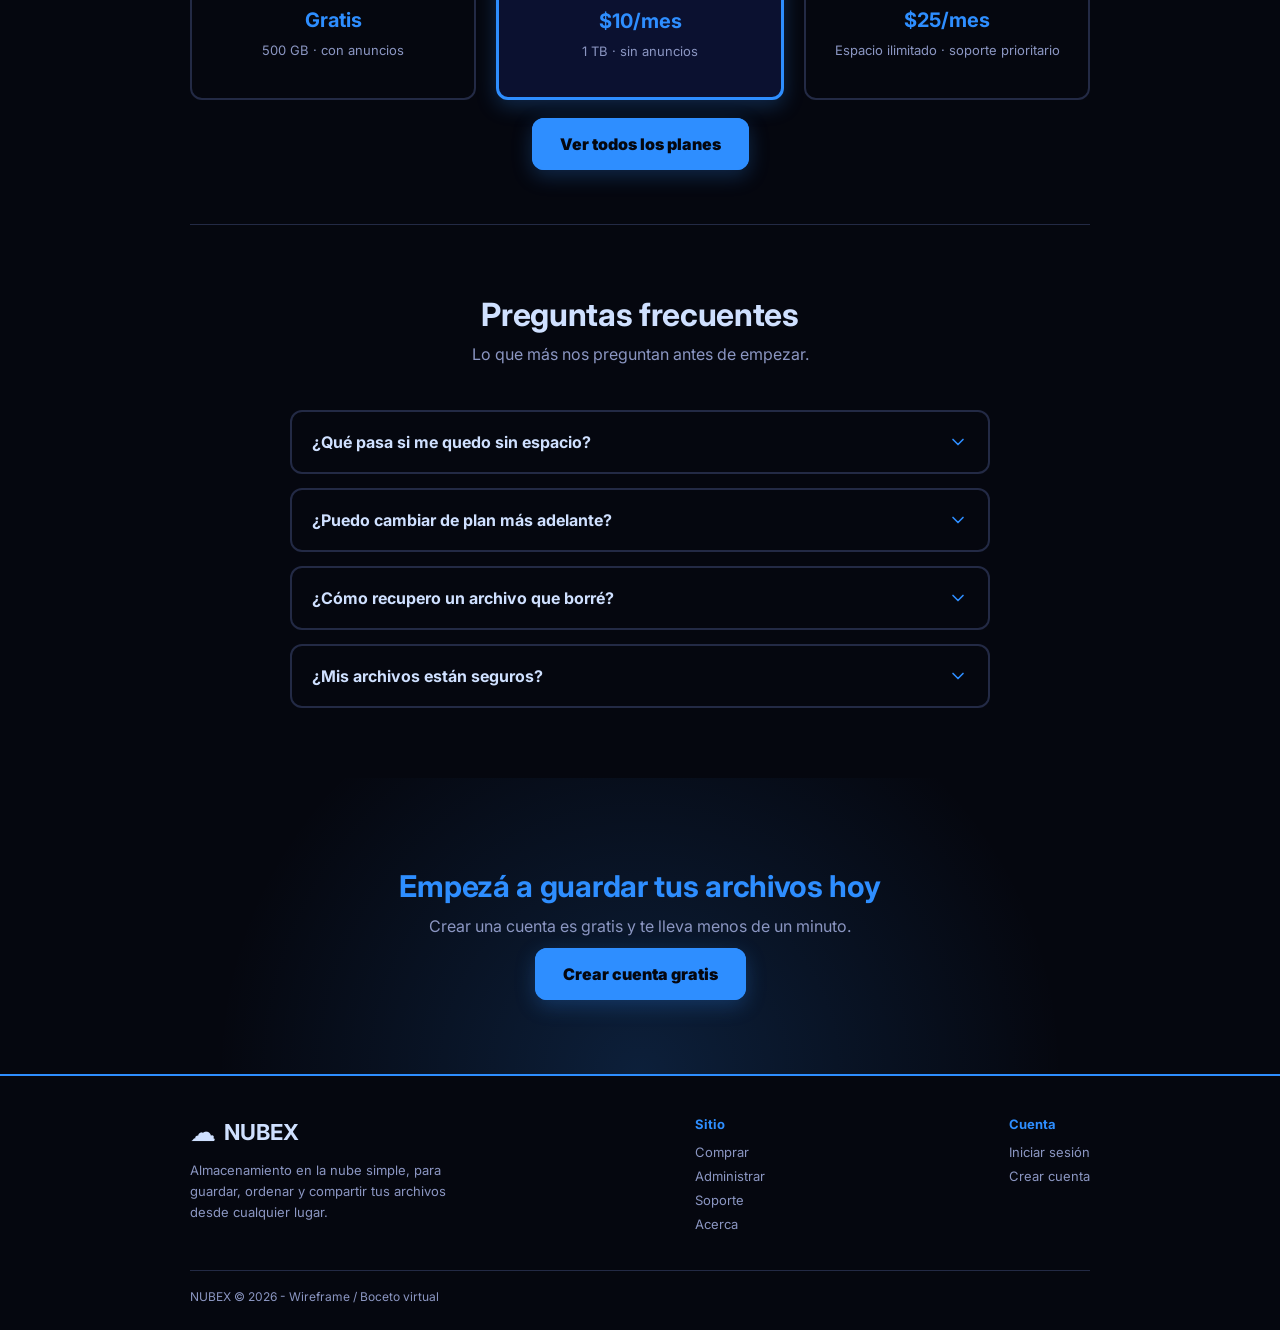
==== commit 21e3edb7: "Transform index.html into a complete landing page Converted index.html from an empty screen to a com" ====
--- a/index.html
+++ b/index.html
@@ -1,28 +1,13 @@
 <!DOCTYPE html>
-<!-- ==========================================================
-     ⭐ CAMBIOS NUEVOS EN ESTA PAGINA (index.html)
-     ==========================================================
-     Convertí index.html de una pantalla vacía (nube + título +
-     4 botones) en una landing page completa. Se agregaron estas
-     secciones nuevas, en este orden, todas con las clases nuevas
-     que están al principio de estilos.css:
-
-       1. Franja de confianza  -> 3 datos chicos debajo del hero
-       2. Cómo funciona        -> 3 pasos numerados (es una secuencia
-                                   real: subir -> ordenar -> compartir)
-       3. Beneficios           -> 3 tarjetas (mismo texto que acerca.html)
-       4. Planes               -> resumen de los 3 planes de comprar.html
-       5. Llamado a la acción  -> franja de cierre antes del pie
-       6. Pie de página        -> version mas completa, con columnas
-
-     No toqué el hero original (nube + título + botones), ni la
-     navbar, ni ninguna otra página del sitio, ni script.js.
-     ========================================================== -->
 <html lang="es">
 <head>
   <meta charset="UTF-8">
+  <meta name="viewport" content="width=device-width, initial-scale=1.0">
   <title>NUBEX - Almacenamiento en la nube</title>
   <!-- Enlazamos la hoja de estilos compartida -->
+  <link rel="preconnect" href="https://fonts.googleapis.com">
+  <link rel="preconnect" href="https://fonts.gstatic.com" crossorigin>
+  <link href="https://fonts.googleapis.com/css2?family=Inter:wght@400;600;700;900&display=swap" rel="stylesheet">
   <link rel="stylesheet" href="estilos.css">
 </head>
 <body>
@@ -32,7 +17,7 @@
     <div></div>
     <div></div>
     <a href="login.html" class="navbar-cuenta">
-      <span class="icono-usuario">👤</span> Cuenta
+      <span class="icono-usuario">👤</span> <span class="etiqueta-cuenta">Cuenta</span>
     </a>
   </div>
 
@@ -49,7 +34,7 @@
     </div>
   </div>
 
-  <!-- ⭐ NUEVO: franja de confianza con datos chicos -->
+  <!-- Franja de confianza -->
   <div class="franja-confianza">
     <div class="dato">
       <span class="dato-numero">500 GB</span>
@@ -65,7 +50,7 @@
     </div>
   </div>
 
-  <!-- ⭐ NUEVO: como funciona, en 3 pasos -->
+  <!-- Como funciona -->
   <div class="seccion-landing">
     <div class="seccion-landing-titulo">
       <h2>Cómo funciona</h2>
@@ -90,8 +75,8 @@
     </div>
   </div>
 
-  <!-- ⭐ NUEVO: beneficios (mismo contenido que la pagina Acerca) -->
-  <div class="seccion-landing" style="border-top:none; padding-top:0;">
+  <!-- Beneficios -->
+  <div class="seccion-landing seccion-landing-sin-borde">
     <div class="seccion-landing-titulo">
       <h2>Todo tu espacio, en un solo lugar</h2>
       <p>Guardá, ordená y compartí tus archivos desde cualquier dispositivo.</p>
@@ -115,7 +100,7 @@
     </div>
   </div>
 
-  <!-- ⭐ NUEVO: franja resumen de planes -->
+  <!-- Resumen de planes -->
   <div class="franja-planes">
     <div class="seccion-landing-titulo">
       <h2>Un plan para cada necesidad</h2>
@@ -143,14 +128,60 @@
     </div>
   </div>
 
-  <!-- ⭐ NUEVO: llamado a la accion final -->
+  <!-- Preguntas frecuentes -->
+  <div class="seccion-landing">
+    <div class="seccion-landing-titulo">
+      <h2>Preguntas frecuentes</h2>
+      <p>Lo que más nos preguntan antes de empezar.</p>
+    </div>
+    <div class="faq-contenedor">
+      <details class="faq-item">
+        <summary>
+          ¿Qué pasa si me quedo sin espacio?
+          <svg class="faq-flecha" viewBox="0 0 24 24" fill="none" aria-hidden="true">
+            <path d="M6 9l6 6 6-6" stroke="currentColor" stroke-width="2" stroke-linecap="round" stroke-linejoin="round"/>
+          </svg>
+        </summary>
+        <p>Te avisamos antes de que se llene. Podés borrar archivos de la papelera o mejorar tu plan en cualquier momento desde Comprar.</p>
+      </details>
+      <details class="faq-item">
+        <summary>
+          ¿Puedo cambiar de plan más adelante?
+          <svg class="faq-flecha" viewBox="0 0 24 24" fill="none" aria-hidden="true">
+            <path d="M6 9l6 6 6-6" stroke="currentColor" stroke-width="2" stroke-linecap="round" stroke-linejoin="round"/>
+          </svg>
+        </summary>
+        <p>Sí, podés subir o bajar de plan cuando quieras desde la sección Comprar. El espacio se actualiza al instante.</p>
+      </details>
+      <details class="faq-item">
+        <summary>
+          ¿Cómo recupero un archivo que borré?
+          <svg class="faq-flecha" viewBox="0 0 24 24" fill="none" aria-hidden="true">
+            <path d="M6 9l6 6 6-6" stroke="currentColor" stroke-width="2" stroke-linecap="round" stroke-linejoin="round"/>
+          </svg>
+        </summary>
+        <p>Mientras no lo borres definitivamente, va a estar esperándote en la sección Papelera del panel de Administrar.</p>
+      </details>
+      <details class="faq-item">
+        <summary>
+          ¿Mis archivos están seguros?
+          <svg class="faq-flecha" viewBox="0 0 24 24" fill="none" aria-hidden="true">
+            <path d="M6 9l6 6 6-6" stroke="currentColor" stroke-width="2" stroke-linecap="round" stroke-linejoin="round"/>
+          </svg>
+        </summary>
+        <p>Este sitio es un trabajo práctico educativo: guarda todo en el almacenamiento local de tu propio navegador, no en un servidor real.</p>
+      </details>
+    </div>
+  </div>
+
+  <!-- Llamado a la accion final -->
   <div class="cta-final">
     <h2>Empezá a guardar tus archivos hoy</h2>
     <p>Crear una cuenta es gratis y te lleva menos de un minuto.</p>
     <a href="registro.html" class="boton boton-primario">Crear cuenta gratis</a>
   </div>
 
-  <!-- ⭐ NUEVO: pie de pagina con columnas -->
+  <!-- Pie de pagina -->
   <div class="pie-pagina-landing">
     <div class="pie-pagina-landing-columnas">
       <div class="pie-pagina-landing-marca">
@@ -177,8 +208,6 @@
     </div>
   </div>
 
-  <!-- Enlazamos el archivo de logica compartido -->
   <script src="comun.js"></script>
-  <script src="index.js"></script>
 </body>
 </html>
--- a/estilos.css
+++ b/estilos.css
@@ -1,96 +1,285 @@
 /* ==========================================================
    ESTILOS.CSS - Hoja de estilos de NUBEX
    ==========================================================
-   Esta es la UNICA hoja de estilos, la usan todas las paginas.
-   Arriba de todo estan las VARIABLES DE COLOR: si querés
-   cambiar el color de fondo, de los bordes o de los botones
-   de TODO el sitio, solo tenés que cambiar los valores aca. */
-
-/* ==========================================================
-   ⭐⭐⭐ CAMBIOS NUEVOS (todo el sitio en azul y negro, sin blanco)
-   ==========================================================
-   Antes solo algunas secciones (navbar, hero, franja de planes,
-   pie de página) tenían fondo oscuro; el resto del sitio seguía
-   siendo blanco (tarjetas, formularios, panel de Administrar).
-
-   Ahora --color-fondo (la variable que define el fondo general
-   de TODAS las páginas) pasó de blanco a el mismo negro-azulado
-   que ya usaban esas secciones, así que se propaga solo a todo
-   el sitio: portada, comprar, administrar, login, registro, pago,
-   soporte y acerca.
-
-   Además:
-   - --color-borde ahora es azul (antes era casi negro), así que
-     todos los bordes tipo "boceto" (botones, tarjetas de planes,
-     tarjetas de archivos, el formulario) quedaron en azul.
-   - Los textos grises (#666/#777/#999) se reemplazaron por
-     --color-texto-mutado, un celeste apagado que se lee bien
-     sobre el fondo oscuro.
-   - Los campos de formulario (input/textarea/select) ahora tienen
-     fondo oscuro explícito, porque si no el navegador los pinta
-     blancos por defecto.
-   - El texto del botón primario es negro (no blanco) sobre fondo
-     azul, para no salirse de la paleta.
-   - Los mensajes de éxito/error ya no tienen fondo claro: ahora
-     son oscuros con el borde y el texto en verde/rojo.
-   ========================================================== */
-
-/* ==========================================================
-   ⭐⭐ CAMBIOS NUEVOS (tema azul y negro para todo el sitio)
-   ==========================================================
-   Le di una paleta azul/negro mas llamativa a TODO el sitio
-   (no solo a index.html), porque todas las paginas comparten
-   este mismo archivo de estilos. Los cambios fueron:
-
-   1) Variables de color en :root:
-      - --color-acento pasó de un celeste suave (#2f80ed) a un
-        azul mas fuerte y saturado (#0047FF).
-      - Se agregaron --color-oscuro (#05070f, casi negro con
-        tinte azul) y --color-texto-claro (para texto legible
-        arriba de fondos oscuros).
-      Como el resto del sitio ya usaba estas variables en
-      bordes, botones y barras, el cambio se propaga solo a
-      todas las paginas.
-
-   2) Secciones puntuales que pasé a fondo oscuro (negro) con
-      detalles en azul, para que el contraste sea mas fuerte:
-      - .navbar (la barra de arriba, en TODAS las paginas)
-      - .inicio-contenedor (el "hero" de la portada)
-      - .franja-planes y .cta-final (en la landing)
-      - .pie-pagina-landing (el pie de página nuevo)
-
-   3) Los botones primarios (.boton-primario) ahora son azules
-      en vez de negros, para que resalten como llamado a la
-      accion en todo el sitio (comprar, pagar, crear cuenta, etc).
-
-   Cada cambio puntual está marcado en el lugar donde ocurre
-   con un comentario "⭐ AZUL/NEGRO".
-   ========================================================== */
-
-/* ==========================================================
-   ⭐ CAMBIOS NUEVOS (landing page de index.html)
-   ==========================================================
-   Todo lo que sigue en este bloque son clases NUEVAS que
-   agregué para convertir index.html en una landing page
-   completa (antes solo tenía la nube, el título y 4 botones).
-   Reutilizan las mismas variables de color y el mismo estilo
-   "boceto" (bordes finos, esquinas redondeadas) que ya tenía
-   el resto del sitio, no inventé una paleta nueva.
-
-   Secciones que se agregaron a index.html:
-   1) .franja-confianza      -> mini estadísticas debajo del hero
-   2) .seccion-landing       -> contenedor genérico con título + bajada
-   3) .pasos-contenedor      -> "Cómo funciona" en 3 pasos numerados
-   4) .beneficios-contenedor -> 3 tarjetas (Guardar / Ordenar / Compartir)
-   5) .franja-planes         -> resumen chico de los 3 planes + botón
-   6) .cta-final             -> franja de cierre con llamado a la acción
-   7) .pie-pagina-landing    -> pie de página con columnas de links
-   ========================================================== */
-
+   Hoja unica, la usan todas las paginas del sitio.
+   Variables de color y tipografia arriba de todo en :root;
+   para cambiar la paleta de TODO el sitio alcanza con tocar
+   ahi.
+   ========================================================== */
+
+:root {
+  /* --- Paleta de colores --- */
+  --color-fondo: #05070f;             /* Fondo general de las paginas */
+  --color-texto: #cfe0ff;             /* Texto principal */
+  --color-borde: var(--color-acento); /* Bordes tipo "boceto" */
+  --color-gris-suave: #0b0e1c;        /* Panel/franja un poco mas clara que el fondo */
+  --color-gris-linea: #232a45;        /* Lineas divisorias */
+  --color-acento: #2e8eff;            /* Azul principal ("azure tech") */
+  --color-acento-suave: #5ba6ff;      /* Variante del acento para hovers/gradientes */
+  --color-texto-mutado: #8b96c2;      /* Texto secundario */
+  --color-exito: #2ecc71;
+  --color-error: #ff5c4d;
+
+  /* Alias historicos, se mantienen para no romper nada que los use */
+  --color-oscuro: #05070f;
+  --color-texto-claro: #cfe0ff;
+
+  /* --- Tipografia ---
+     "Inter" es una tipografia pensada para pantalla; si por algun
+     motivo no llega a cargar (sin internet, bloqueada, etc.) cae
+     prolijamente en la fuente del sistema. */
+  --fuente-principal: "Inter", "Segoe UI", system-ui, Arial, sans-serif;
+
+  /* --- Bordes y espaciados reutilizables --- */
+  --radio-borde: 12px;
+  --radio-borde-chico: 8px;
+  --grosor-borde: 2px;
+
+  /* --- Sombras y transiciones (nuevo: le dan profundidad y vida
+     a tarjetas/botones sin cambiar la paleta ni el layout) --- */
+  --sombra-suave: 0 4px 16px rgba(0, 10, 40, 0.35);
+  --sombra-acento: 0 6px 20px rgba(46, 142, 255, 0.25);
+  --transicion-rapida: 150ms ease;
+  --transicion-suave: 220ms cubic-bezier(0.22, 1, 0.36, 1);
+}
+
+/* ==========================================================
+   RESET Y BASE
+   ========================================================== */
+* {
+  box-sizing: border-box;
+}
+
+html {
+  scroll-behavior: smooth;
+}
+
+body {
+  margin: 0;
+  font-family: var(--fuente-principal);
+  background-color: var(--color-fondo);
+  color: var(--color-texto);
+  -webkit-font-smoothing: antialiased;
+}
+
+a {
+  color: inherit;
+  text-decoration: none;
+}
+
+h1, h2, h3 {
+  letter-spacing: -0.01em;
+}
+
+/* Un solo estilo de foco, consistente en todo el sitio, visible
+   solo cuando se navega con teclado (no al hacer click con mouse) */
+:focus-visible {
+  outline: 2px solid var(--color-acento-suave);
+  outline-offset: 2px;
+}
+
+/* ==========================================================
+   BOTONES Y TARJETAS (estilo "boceto": bordes finos redondeados)
+   ========================================================== */
+.boton {
+  border: var(--grosor-borde) solid var(--color-borde);
+  border-radius: var(--radio-borde);
+  background-color: var(--color-fondo);
+  color: var(--color-texto);
+  padding: 14px 26px;
+  font-size: 16px;
+  font-weight: bold;
+  cursor: pointer;
+  font-family: var(--fuente-principal);
+  transition: background-color var(--transicion-rapida), transform var(--transicion-rapida), box-shadow var(--transicion-rapida);
+}
+
+.boton:hover {
+  background-color: var(--color-gris-suave);
+  transform: translateY(-1px);
+}
+
+.boton:active {
+  transform: translateY(0);
+}
+
+.boton-primario {
+  background-color: var(--color-acento);
+  color: var(--color-oscuro);
+  border-color: var(--color-acento);
+  font-weight: 900;
+  box-shadow: var(--sombra-acento);
+}
+
+.boton-primario:hover {
+  background-color: var(--color-acento-suave);
+  border-color: var(--color-acento-suave);
+}
+
+.boton-chico {
+  padding: 8px 14px;
+  font-size: 13px;
+  border-radius: var(--radio-borde-chico);
+}
+
+.boton:disabled {
+  opacity: 0.5;
+  cursor: not-allowed;
+  transform: none;
+}
+
+/* ==========================================================
+   BARRA DE NAVEGACION SUPERIOR
+   ========================================================== */
+.navbar {
+  display: flex;
+  align-items: center;
+  justify-content: space-between;
+  gap: 16px;
+  padding: 14px 32px;
+  background-color: var(--color-oscuro);
+  color: var(--color-texto-claro);
+  border-bottom: var(--grosor-borde) solid var(--color-acento);
+  position: sticky;
+  top: 0;
+  z-index: 10;
+}
+
+.navbar-logo {
+  display: flex;
+  align-items: center;
+  gap: 8px;
+  font-size: 22px;
+  font-weight: bold;
+  color: var(--color-texto-claro);
+}
+
+.navbar-logo .icono-nube {
+  font-size: 26px;
+}
+
+.navbar-links {
+  display: flex;
+  gap: 32px;
+  font-size: 16px;
+}
+
+.navbar-links a {
+  color: var(--color-texto-claro);
+  opacity: 0.75;
+  position: relative;
+  padding-bottom: 2px;
+  transition: opacity var(--transicion-rapida);
+}
+
+.navbar-links a::after {
+  content: "";
+  position: absolute;
+  left: 0;
+  right: 100%;
+  bottom: -4px;
+  height: 2px;
+  background-color: var(--color-acento);
+  transition: right var(--transicion-suave);
+}
+
+.navbar-links a:hover {
+  opacity: 1;
+}
+
+.navbar-links a:hover::after {
+  right: 0;
+}
+
+.navbar-links a.activo {
+  font-weight: bold;
+  color: var(--color-acento);
+  opacity: 1;
+}
+
+.navbar-links a.activo::after {
+  right: 0;
+}
+
+.navbar-cuenta {
+  display: flex;
+  align-items: center;
+  gap: 8px;
+  font-size: 16px;
+  color: var(--color-texto-claro);
+  transition: opacity var(--transicion-rapida);
+}
+
+.navbar-cuenta:hover {
+  opacity: 0.85;
+}
+
+.navbar-cuenta .icono-usuario {
+  border: var(--grosor-borde) solid var(--color-acento);
+  color: var(--color-acento);
+  border-radius: 50%;
+  width: 30px;
+  height: 30px;
+  display: flex;
+  align-items: center;
+  justify-content: center;
+}
+
+/* ==========================================================
+   PAGINA DE INICIO (index.html) - hero
+   ========================================================== */
+.inicio-contenedor {
+  display: flex;
+  flex-direction: column;
+  align-items: center;
+  justify-content: center;
+  text-align: center;
+  padding: 76px 20px;
+  background:
+    radial-gradient(circle at 50% 0%, rgba(46, 142, 255, 0.16), transparent 60%),
+    var(--color-oscuro);
+  color: var(--color-texto-claro);
+}
+
+.inicio-contenedor .boton {
+  background-color: transparent;
+  color: var(--color-texto-claro);
+  border-color: var(--color-texto-claro);
+}
+
+.inicio-contenedor .boton:hover {
+  background-color: rgba(242, 244, 255, 0.1);
+}
+
+.inicio-nube {
+  font-size: 88px;
+  line-height: 1;
+  margin-bottom: 8px;
+  filter: drop-shadow(0 10px 30px rgba(46, 142, 255, 0.35));
+}
+
+.inicio-titulo {
+  font-size: clamp(36px, 7vw, 54px);
+  font-weight: 900;
+  letter-spacing: 2px;
+  margin: 8px 0 26px 0;
+  color: var(--color-acento);
+}
+
+.inicio-botones {
+  display: flex;
+  gap: 18px;
+  flex-wrap: wrap;
+  justify-content: center;
+}
+
+/* ==========================================================
+   LANDING PAGE (index.html) - secciones debajo del hero
+   ========================================================== */
 .franja-confianza {
   display: flex;
   justify-content: center;
-  align-items: center;   /* centra verticalmente los items entre sí */
+  align-items: center;
   gap: 60px;
   flex-wrap: wrap;
   width: 100%;
@@ -102,7 +291,7 @@
 .franja-confianza .dato {
   display: flex;
   flex-direction: column;
-  align-items: center;   /* centra número y etiqueta dentro de cada dato */
+  align-items: center;
 }
 
 .franja-confianza .dato-numero {
@@ -123,6 +312,11 @@
   border-top: 1px solid var(--color-gris-linea);
 }
 
+.seccion-landing-sin-borde {
+  border-top: none;
+  padding-top: 0;
+}
+
 .seccion-landing-titulo {
   text-align: center;
   margin-bottom: 46px;
@@ -138,7 +332,6 @@
   margin: 0;
 }
 
-/* --- Cómo funciona: pasos numerados (es una secuencia real, 1-2-3) --- */
 .pasos-contenedor {
   display: flex;
   gap: 30px;
@@ -152,7 +345,6 @@
   text-align: center;
 }
 
-/* ⭐ AZUL/NEGRO: circulo de cada paso en azul llamativo */
 .paso-numero {
   width: 44px;
   height: 44px;
@@ -179,20 +371,22 @@
   margin: 0;
 }
 
-/* --- Beneficios: 3 tarjetas parejas --- */
 .beneficios-contenedor {
-  display: flex;
+  display: grid;
+  grid-template-columns: repeat(auto-fit, minmax(220px, 1fr));
   gap: 24px;
-  flex-wrap: wrap;
-  justify-content: center;
 }
 
 .beneficio-tarjeta {
-  flex: 1;
-  min-width: 230px;
   border: var(--grosor-borde) solid var(--color-borde);
   border-radius: var(--radio-borde);
   padding: 26px;
+  transition: transform var(--transicion-suave), box-shadow var(--transicion-suave);
+}
+
+.beneficio-tarjeta:hover {
+  transform: translateY(-4px);
+  box-shadow: var(--sombra-suave);
 }
 
 .beneficio-tarjeta .beneficio-icono {
@@ -212,8 +406,6 @@
   margin: 0;
 }
 
-/* --- Franja de planes: version resumida de comprar.html ---
-   ⭐ AZUL/NEGRO: fondo oscuro para que contraste con el resto */
 .franja-planes {
   background-color: var(--color-oscuro);
   color: var(--color-texto-claro);
@@ -242,12 +434,18 @@
   padding: 22px;
   text-align: center;
   color: var(--color-texto-claro);
+  transition: transform var(--transicion-suave), border-color var(--transicion-suave);
+}
+
+.plan-mini:hover {
+  transform: translateY(-4px);
 }
 
 .plan-mini.destacado {
   border-color: var(--color-acento);
   border-width: 3px;
   background-color: #0b1130;
+  box-shadow: var(--sombra-acento);
 }
 
 .plan-mini h3 {
@@ -258,7 +456,7 @@
   font-weight: bold;
   font-size: 20px;
   margin-bottom: 10px;
-  color: var(--color-acento); /* ⭐ AZUL/NEGRO */
+  color: var(--color-acento);
 }
 
 .plan-mini .plan-mini-detalle {
@@ -272,12 +470,12 @@
   margin-top: 34px;
 }
 
-/* --- Cierre con llamado a la accion ---
-   ⭐ AZUL/NEGRO: fondo negro, titulo en azul */
 .cta-final {
   text-align: center;
   padding: 90px 24px;
-  background-color: var(--color-oscuro);
+  background:
+    radial-gradient(circle at 50% 100%, rgba(46, 142, 255, 0.18), transparent 60%),
+    var(--color-oscuro);
   color: var(--color-texto-claro);
 }
 
@@ -292,8 +490,6 @@
   margin: 0 0 28px 0;
 }
 
-/* --- Pie de pagina de la landing (mas completo que .pie-pagina) ---
-   ⭐ AZUL/NEGRO: pie de pagina oscuro, en linea con navbar y hero */
 .pie-pagina-landing {
   background-color: var(--color-oscuro);
   color: var(--color-texto-claro);
@@ -339,6 +535,7 @@
   font-size: 13px;
   color: var(--color-texto-mutado);
   margin-bottom: 8px;
+  transition: color var(--transicion-rapida);
 }
 
 .pie-pagina-landing-links a:hover {
@@ -354,215 +551,62 @@
   color: var(--color-texto-mutado);
 }
 
-@media (max-width: 700px) {
-  .pasos-contenedor,
-  .beneficios-contenedor {
-    flex-direction: column;
-  }
-}
-/* ================== FIN DE CAMBIOS NUEVOS ================== */
-
-:root {
-  /* --- Paleta de colores (variables CSS) ---
-     ⭐⭐ AZUL/NEGRO TOTAL: ahora TODO el sitio usa esta misma paleta
-     de azul y negro. --color-fondo ya no es blanco, es el mismo
-     negro-azulado que antes solo usaban la navbar y el hero, asi
-     que se propaga automáticamente a cada página y cada componente
-     que use estas variables. */
-  --color-fondo: #05070f;          /* Fondo general de las paginas (antes blanco) */
-  --color-texto: #cfe0ff;          /* Texto principal, celeste claro (antes casi negro) */
-  --color-borde: var(--color-acento); /* Bordes tipo "boceto", ahora en azul (antes negro) */
-  --color-gris-suave: #0b0e1c;     /* Panel/franja un poco mas clara que el fondo, sigue siendo oscura */
-  --color-gris-linea: #232a45;     /* Lineas divisorias, azul oscuro visible sobre el fondo negro */
-  --color-acento: #0047ff;         /* Azul fuerte y llamativo */
-  --color-texto-mutado: #8b96c2;   /* Texto secundario/gris claro con tinte azul (reemplaza los grises #666/#777/#999) */
-  --color-exito: #2ecc71;          /* Verde para mensajes de exito (aclarado para verse sobre fondo oscuro) */
-  --color-error: #ff5c4d;          /* Rojo para mensajes de error (aclarado para verse sobre fondo oscuro) */
-
-  /* Fondo oscuro y texto claro reutilizados en secciones puntuales
-     (ahora son iguales al fondo general, pero se dejan las
-     variables para no romper nada que las referencie) */
-  --color-oscuro: #05070f;
-  --color-texto-claro: #cfe0ff;
-
-  /* --- Tipografia --- */
-  --fuente-principal: 'Segoe UI', Arial, sans-serif;
-
-  /* --- Bordes y espaciados reutilizables --- */
-  --radio-borde: 10px;
-  --grosor-borde: 2px;
-}
-
-/* Reset simple: hace que padding y border no sumen al tamaño total */
-* {
-  box-sizing: border-box;
-}
-
-body {
-  margin: 0;
-  font-family: var(--fuente-principal);
-  background-color: var(--color-fondo);
-  color: var(--color-texto);
-}
-
-a {
-  color: inherit;
-  text-decoration: none;
-}
-
-/* ==========================================================
-   BARRA DE NAVEGACION SUPERIOR (se repite en varias paginas)
-   ========================================================== */
-/* ⭐ AZUL/NEGRO: la navbar ahora es de fondo negro-azulado en TODAS
-   las paginas, con el texto en claro y el link activo en azul */
-.navbar {
+/* ==========================================================
+   PREGUNTAS FRECUENTES (index.html) - usa <details>/<summary>
+   nativos del HTML, no necesita JavaScript.
+   ========================================================== */
+.faq-contenedor {
+  max-width: 700px;
+  margin: 0 auto;
+  display: flex;
+  flex-direction: column;
+  gap: 14px;
+}
+
+.faq-item {
+  border: var(--grosor-borde) solid var(--color-gris-linea);
+  border-radius: var(--radio-borde);
+  padding: 4px 20px;
+  transition: border-color var(--transicion-rapida);
+}
+
+.faq-item[open],
+.faq-item:hover {
+  border-color: var(--color-acento);
+}
+
+.faq-item summary {
   display: flex;
   align-items: center;
   justify-content: space-between;
-  padding: 14px 32px;
-  background-color: var(--color-oscuro);
-  color: var(--color-texto-claro);
-  border-bottom: var(--grosor-borde) solid var(--color-acento);
-}
-
-.navbar-logo {
-  display: flex;
-  align-items: center;
-  gap: 8px;
-  font-size: 22px;
-  font-weight: bold;
-  color: var(--color-texto-claro);
-}
-
-.navbar-logo .icono-nube {
-  font-size: 26px;
-}
-
-.navbar-links {
-  display: flex;
-  gap: 32px;
-  font-size: 16px;
-}
-
-.navbar-links a {
-  color: var(--color-texto-claro);
-  opacity: 0.75;
-}
-
-.navbar-links a:hover {
-  opacity: 1;
-}
-
-.navbar-links a.activo {
-  font-weight: bold;
-  text-decoration: underline;
-  text-decoration-color: var(--color-acento);
-  color: var(--color-acento);
-  opacity: 1;
-}
-
-.navbar-cuenta {
-  display: flex;
-  align-items: center;
-  gap: 8px;
-  font-size: 16px;
-  color: var(--color-texto-claro);
-}
-
-.navbar-cuenta .icono-usuario {
-  border: var(--grosor-borde) solid var(--color-acento);
-  color: var(--color-acento);
-  border-radius: 50%;
-  width: 30px;
-  height: 30px;
-  display: flex;
-  align-items: center;
-  justify-content: center;
-}
-
-/* ==========================================================
-   PAGINA DE INICIO (index.html)
-   ========================================================== */
-/* ⭐ AZUL/NEGRO: hero de la portada con fondo negro-azulado */
-.inicio-contenedor {
-  display: flex;
-  flex-direction: column;
-  align-items: center;
-  justify-content: center;
-  text-align: center;
-  padding: 90px 20px;
-  background-color: var(--color-oscuro);
-  color: var(--color-texto-claro);
-}
-
-.inicio-contenedor .boton {
-  background-color: transparent;
-  color: var(--color-texto-claro);
-  border-color: var(--color-texto-claro);
-}
-
-.inicio-contenedor .boton:hover {
-  background-color: rgba(242, 244, 255, 0.1);
-}
-
-.inicio-nube {
-  font-size: 110px;
-  line-height: 1;
-  margin-bottom: 10px;
-}
-
-.inicio-titulo {
-  font-size: 64px;
-  font-weight: 900;
-  letter-spacing: 2px;
-  margin: 10px 0 30px 0;
-  color: var(--color-acento); /* ⭐ AZUL/NEGRO: titulo en azul sobre el fondo oscuro */
-}
-
-.inicio-botones {
-  display: flex;
-  gap: 18px;
-  flex-wrap: wrap;
-  justify-content: center;
-}
-
-/* ==========================================================
-   BOTONES Y TARJETAS (estilo "boceto": bordes redondeados finos)
-   ========================================================== */
-.boton {
-  border: var(--grosor-borde) solid var(--color-borde);
-  border-radius: var(--radio-borde);
-  background-color: var(--color-fondo);
-  color: var(--color-texto);
-  padding: 14px 26px;
-  font-size: 16px;
-  font-weight: bold;
+  gap: 12px;
+  padding: 16px 0;
   cursor: pointer;
-  font-family: var(--fuente-principal);
-}
-
-.boton:hover {
-  background-color: var(--color-gris-suave);
-}
-
-/* ⭐ AZUL/NEGRO: los botones primarios ahora son azules en todo el sitio
-   (antes eran negros), para que destaquen como llamado a la accion.
-   El texto es negro (no blanco) para no salirse de la paleta azul/negro. */
-.boton-primario {
-  background-color: var(--color-acento);
-  color: var(--color-oscuro);
-  border-color: var(--color-acento);
-  font-weight: 900;
-}
-
-.boton-primario:hover {
-  opacity: 0.85;
-}
-
-.boton-chico {
-  padding: 8px 14px;
-  font-size: 13px;
-  border-radius: 6px;
+  font-weight: bold;
+  list-style: none; /* oculta el triangulo nativo del navegador */
+}
+
+.faq-item summary::-webkit-details-marker {
+  display: none; /* oculta el triangulo nativo en navegadores webkit */
+}
+
+.faq-flecha {
+  width: 20px;
+  height: 20px;
+  flex-shrink: 0;
+  color: var(--color-acento);
+  transition: transform var(--transicion-suave);
+}
+
+.faq-item[open] .faq-flecha {
+  transform: rotate(180deg);
+}
+
+.faq-item p {
+  margin: 0 0 18px 0;
+  color: var(--color-texto-mutado);
+  font-size: 14px;
+  line-height: 1.6;
 }
 
 /* ==========================================================
@@ -583,6 +627,12 @@
   padding: 26px;
   display: flex;
   flex-direction: column;
+  transition: transform var(--transicion-suave), box-shadow var(--transicion-suave);
+}
+
+.plan-tarjeta:hover {
+  transform: translateY(-4px);
+  box-shadow: var(--sombra-suave);
 }
 
 .plan-tarjeta h2 {
@@ -615,6 +665,10 @@
   left: 0;
 }
 
+.plan-tarjeta .plan-elegir {
+  margin-top: 16px;
+}
+
 .plan-precio {
   text-align: center;
   font-weight: bold;
@@ -645,6 +699,7 @@
 
 .menu-lateral {
   width: 250px;
+  flex-shrink: 0;
   border-right: var(--grosor-borde) solid var(--color-gris-linea);
   padding: 20px 0;
   min-height: 80vh;
@@ -666,6 +721,11 @@
   padding: 12px 20px;
   cursor: pointer;
   font-size: 15px;
+  transition: color var(--transicion-rapida);
+}
+
+.menu-item:hover {
+  color: var(--color-acento);
 }
 
 .menu-item .punto {
@@ -674,9 +734,9 @@
   border: var(--grosor-borde) solid var(--color-borde);
   border-radius: 50%;
   flex-shrink: 0;
-}
-
-/* ⭐ AZUL/NEGRO: item activo del menu lateral en azul */
+  transition: background-color var(--transicion-rapida), border-color var(--transicion-rapida);
+}
+
 .menu-item.activo {
   border: var(--grosor-borde) solid var(--color-acento);
   border-radius: 20px;
@@ -693,6 +753,7 @@
 .contenido-admin {
   flex-grow: 1;
   padding: 30px 40px;
+  min-width: 0; /* evita que el contenido empuje el layout en pantallas chicas */
 }
 
 .contenido-admin h1 {
@@ -701,27 +762,40 @@
 }
 
 .zona-subida {
+  display: block;
   border: 2px dashed var(--color-gris-linea);
   border-radius: var(--radio-borde);
   padding: 24px;
   text-align: center;
   margin-bottom: 24px;
   color: var(--color-texto-mutado);
+  cursor: pointer;
+  transition: border-color var(--transicion-rapida), color var(--transicion-rapida);
+}
+
+.zona-subida:hover {
+  border-color: var(--color-acento);
+  color: var(--color-texto);
 }
 
 .fila-archivos {
-  display: flex;
-  flex-wrap: wrap;
+  display: grid;
+  grid-template-columns: repeat(auto-fill, minmax(150px, 1fr));
   gap: 24px;
 }
 
 .archivo-tarjeta {
-  width: 150px;
   border: var(--grosor-borde) solid var(--color-borde);
   border-radius: var(--radio-borde);
   padding: 14px;
   text-align: center;
   position: relative;
+  transition: transform var(--transicion-suave), box-shadow var(--transicion-suave);
+}
+
+.archivo-tarjeta:hover {
+  transform: translateY(-3px);
+  box-shadow: var(--sombra-suave);
 }
 
 .archivo-tarjeta .archivo-icono {
@@ -743,11 +817,22 @@
   white-space: nowrap;
 }
 
+.archivo-tarjeta .archivo-tamano {
+  font-size: 11px;
+  color: var(--color-texto-mutado);
+  margin-top: 2px;
+}
+
 .archivo-acciones {
   display: flex;
   justify-content: center;
   gap: 6px;
   margin-top: 8px;
+}
+
+.sin-archivos {
+  color: var(--color-texto-mutado);
+  font-size: 14px;
 }
 
 .barra-espacio-contenedor {
@@ -764,6 +849,126 @@
 .barra-espacio-relleno {
   background-color: var(--color-acento);
   height: 100%;
+  transition: width var(--transicion-suave);
+}
+
+.texto-ayuda-panel {
+  font-size: 13px;
+  color: var(--color-texto-mutado);
+  margin-top: 0;
+}
+
+.separador-panel {
+  margin: 26px 0;
+  border: none;
+  border-top: 1px solid var(--color-gris-linea);
+}
+
+.comentario-tarjeta {
+  border: var(--grosor-borde) solid var(--color-borde);
+  border-radius: var(--radio-borde);
+  padding: 14px 16px;
+  text-align: left;
+  margin-bottom: 12px;
+}
+
+.comentario-fecha {
+  font-size: 12px;
+  color: var(--color-texto-mutado);
+  margin-bottom: 6px;
+}
+
+.resumen-almacenamiento p {
+  margin: 0 0 10px 0;
+}
+
+/* ==========================================================
+   PERFIL (seccion Configuracion del panel de Administrar)
+   ========================================================== */
+.panel-subseccion {
+  background-color: var(--color-gris-suave);
+  border: 1px solid var(--color-gris-linea);
+  border-radius: var(--radio-borde);
+  padding: 22px;
+  margin-bottom: 20px;
+}
+
+.panel-subseccion h3 {
+  margin: 0 0 18px 0;
+  font-size: 15px;
+}
+
+.perfil-cabecera {
+  display: flex;
+  align-items: center;
+  gap: 18px;
+  margin-bottom: 20px;
+}
+
+.perfil-avatar-grande {
+  width: 64px;
+  height: 64px;
+  flex-shrink: 0;
+  border: var(--grosor-borde) solid var(--color-acento);
+  border-radius: 50%;
+  display: flex;
+  align-items: center;
+  justify-content: center;
+  font-size: 30px;
+  background: rgba(46, 142, 255, 0.08);
+}
+
+.perfil-cabecera-texto p {
+  margin: 0;
+  color: var(--color-texto-mutado);
+  font-size: 13px;
+}
+
+.selector-avatares {
+  display: flex;
+  flex-wrap: wrap;
+  gap: 8px;
+  margin-bottom: 20px;
+}
+
+.avatar-opcion {
+  width: 42px;
+  height: 42px;
+  border: var(--grosor-borde) solid var(--color-gris-linea);
+  border-radius: 50%;
+  background: transparent;
+  font-size: 19px;
+  cursor: pointer;
+  display: flex;
+  align-items: center;
+  justify-content: center;
+  transition: border-color var(--transicion-rapida), transform var(--transicion-rapida);
+}
+
+.avatar-opcion:hover {
+  transform: translateY(-2px);
+}
+
+.avatar-opcion.seleccionado {
+  border-color: var(--color-acento);
+  background: rgba(46, 142, 255, 0.12);
+}
+
+.campo-info {
+  display: flex;
+  justify-content: space-between;
+  align-items: center;
+  padding: 10px 0;
+  border-bottom: 1px solid var(--color-gris-linea);
+  font-size: 14px;
+}
+
+.campo-info:last-child {
+  border-bottom: none;
+}
+
+.campo-info .etiqueta {
+  color: var(--color-texto-mutado);
 }
 
 /* ==========================================================
@@ -773,14 +978,54 @@
   max-width: 420px;
   margin: 50px auto;
   padding: 30px;
-  background-color: var(--color-gris-suave); /* ⭐ AZUL/NEGRO: panel un poco mas claro que el fondo */
+  background-color: var(--color-gris-suave);
   border: var(--grosor-borde) solid var(--color-borde);
   border-radius: var(--radio-borde);
+  box-shadow: var(--sombra-suave);
 }
 
 .formulario-contenedor h1 {
   text-align: center;
   margin-top: 0;
+}
+
+.icono-circular {
+  width: 56px;
+  height: 56px;
+  margin: 0 auto 16px auto;
+  border: var(--grosor-borde) solid var(--color-acento);
+  border-radius: 50%;
+  display: flex;
+  align-items: center;
+  justify-content: center;
+  font-size: 26px;
+  background: rgba(46, 142, 255, 0.08);
+}
+
+.enlace-alternar {
+  display: block;
+  width: 100%;
+  background: none;
+  border: none;
+  color: var(--color-acento);
+  font-size: 13px;
+  font-weight: bold;
+  text-decoration: underline;
+  text-align: center;
+  cursor: pointer;
+  padding: 10px 0 0 0;
+  font-family: var(--fuente-principal);
+}
+
+.enlace-alternar:hover {
+  color: var(--color-acento-suave);
+}
+
+.formulario-contenedor .subtitulo {
+  text-align: center;
+  margin-top: -10px;
+  color: var(--color-texto-mutado);
+  font-size: 14px;
 }
 
 .campo-formulario {
@@ -799,12 +1044,13 @@
 .campo-formulario select {
   width: 100%;
   padding: 10px;
-  background-color: var(--color-fondo); /* ⭐ AZUL/NEGRO: sin esto, el navegador pinta el campo blanco */
+  background-color: var(--color-fondo);
   color: var(--color-texto);
   border: 1px solid var(--color-gris-linea);
-  border-radius: 6px;
+  border-radius: var(--radio-borde-chico);
   font-family: var(--fuente-principal);
   font-size: 14px;
+  transition: border-color var(--transicion-rapida), box-shadow var(--transicion-rapida);
 }
 
 .campo-formulario input:focus,
@@ -812,6 +1058,7 @@
 .campo-formulario select:focus {
   outline: none;
   border-color: var(--color-acento);
+  box-shadow: 0 0 0 3px rgba(46, 142, 255, 0.2);
 }
 
 /* ==========================================================
@@ -828,10 +1075,9 @@
 .campo-formulario textarea.campo-invalido:focus,
 .campo-formulario select.campo-invalido:focus {
   border-color: var(--color-error);
-}
-
-/* Apagamos el resaltado rojo que pone Chrome/Firefox por defecto
-   en los campos marcados como "required" o con "pattern" */
+  box-shadow: 0 0 0 3px rgba(255, 92, 77, 0.2);
+}
+
 .campo-formulario input:invalid,
 .campo-formulario textarea:invalid,
 .campo-formulario select:invalid {
@@ -851,10 +1097,10 @@
 
 .mensaje {
   padding: 10px 14px;
-  border-radius: 6px;
+  border-radius: var(--radio-borde-chico);
   font-size: 14px;
   margin-bottom: 16px;
-  display: none; /* JS lo muestra cuando hace falta */
+  display: none;
 }
 
 .mensaje.mostrar {
@@ -862,13 +1108,13 @@
 }
 
 .mensaje.exito {
-  background-color: #0d2a1a; /* ⭐ AZUL/NEGRO: fondo oscuro en vez del verde claro */
+  background-color: #0d2a1a;
   color: var(--color-exito);
   border: 1px solid var(--color-exito);
 }
 
 .mensaje.error {
-  background-color: #2a0f0d; /* ⭐ AZUL/NEGRO: fondo oscuro en vez del rojo claro */
+  background-color: #2a0f0d;
   color: var(--color-error);
   border: 1px solid var(--color-error);
 }
@@ -882,10 +1128,15 @@
 .enlace-secundario a {
   font-weight: bold;
   text-decoration: underline;
-  color: var(--color-acento); /* ⭐ AZUL/NEGRO */
-}
-
-/* Fila con dos campos lado a lado (usado en pago.html) */
+  color: var(--color-acento);
+}
+
+.separador-formulario {
+  margin: 26px 0;
+  border: none;
+  border-top: 1px solid var(--color-gris-linea);
+}
+
 .fila-doble {
   display: flex;
   gap: 12px;
@@ -928,7 +1179,7 @@
     border-right: none;
     border-bottom: var(--grosor-borde) solid var(--color-gris-linea);
   }
-  .inicio-titulo {
-    font-size: 40px;
+  .pasos-contenedor {
+    flex-direction: column;
   }
 }
